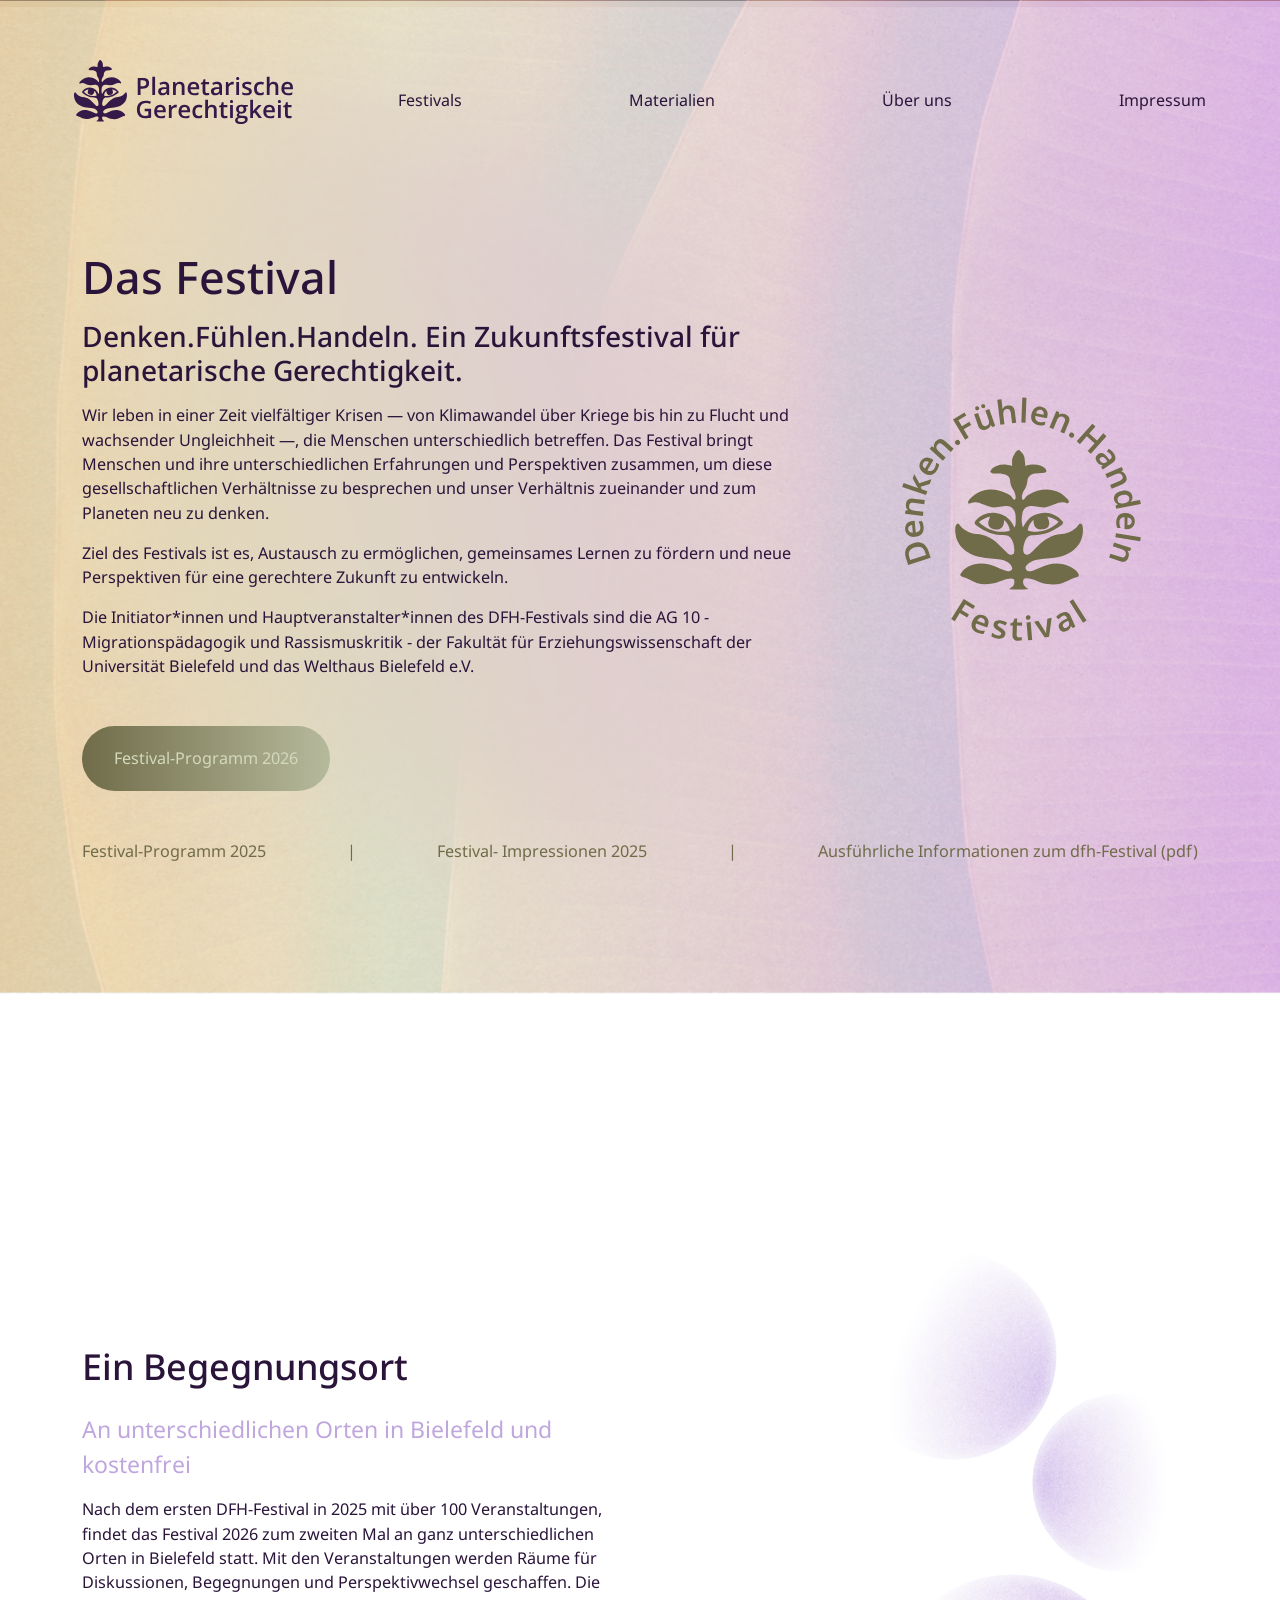
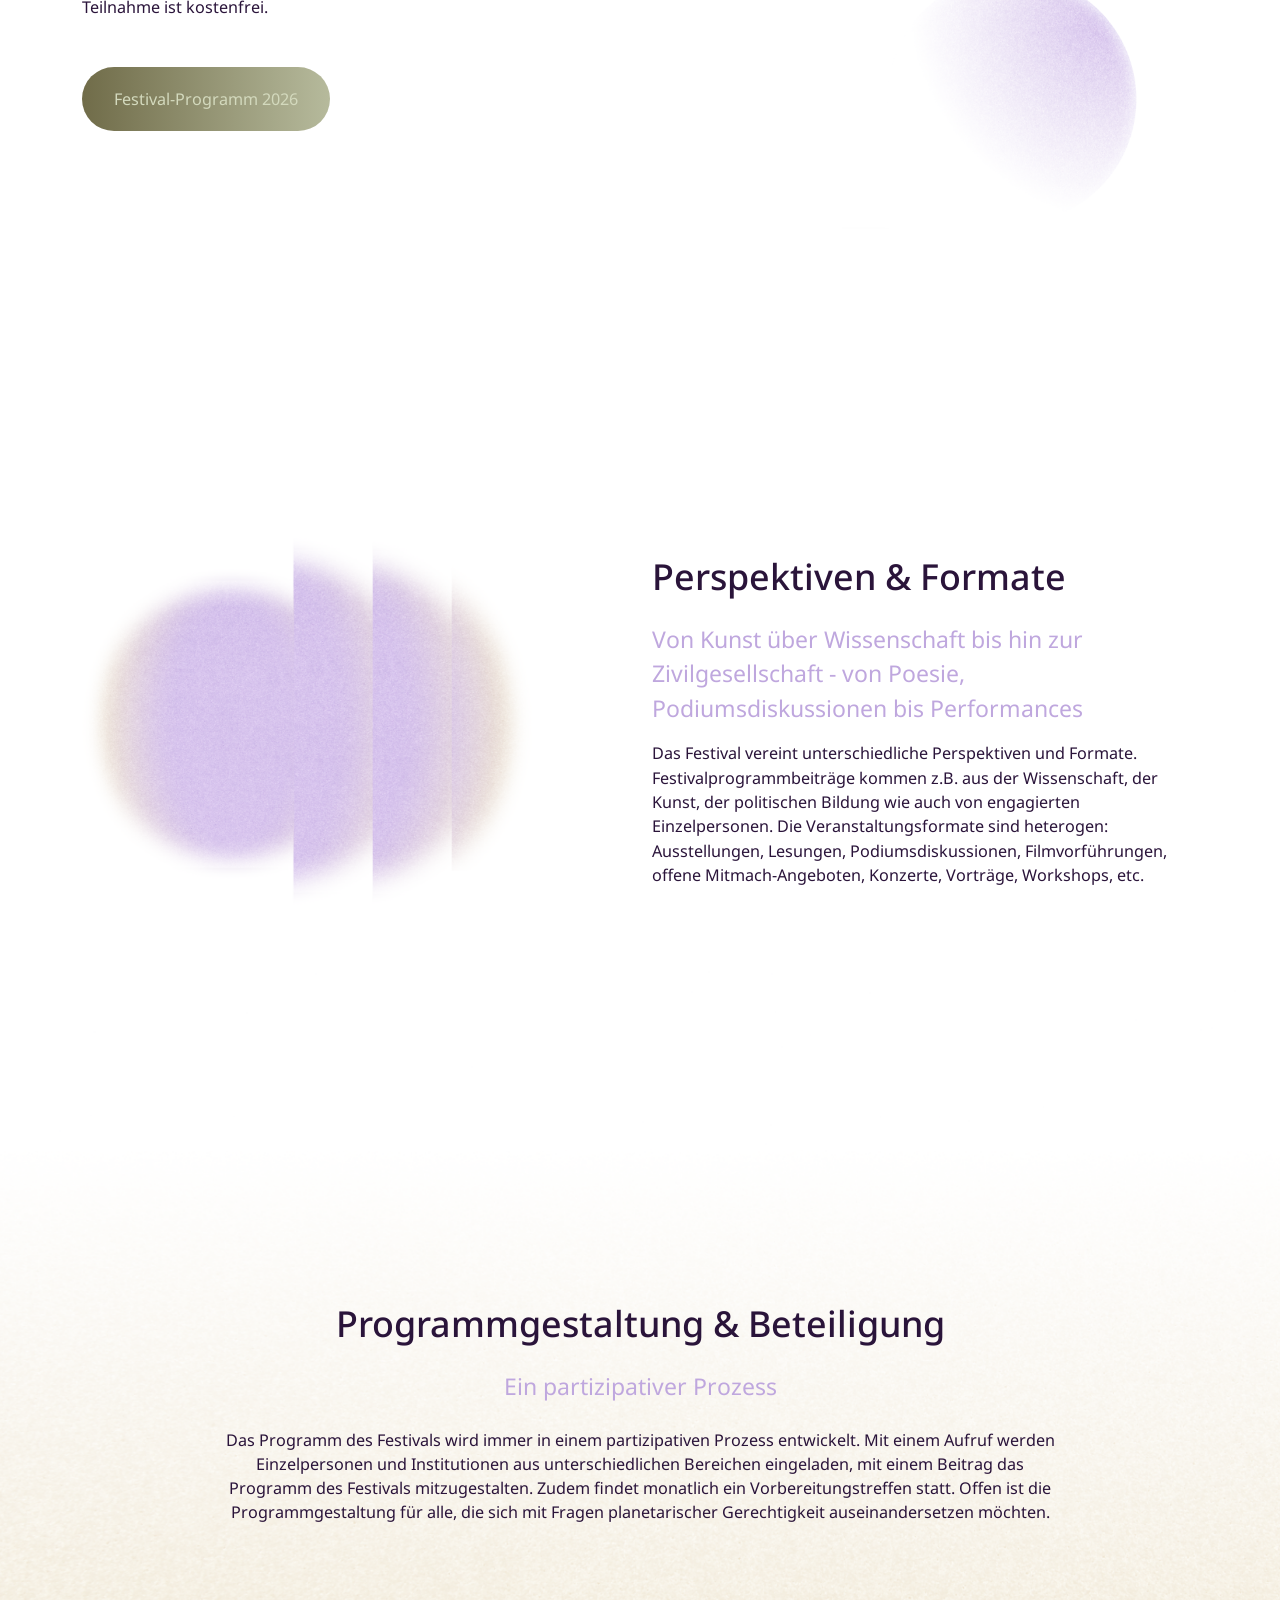
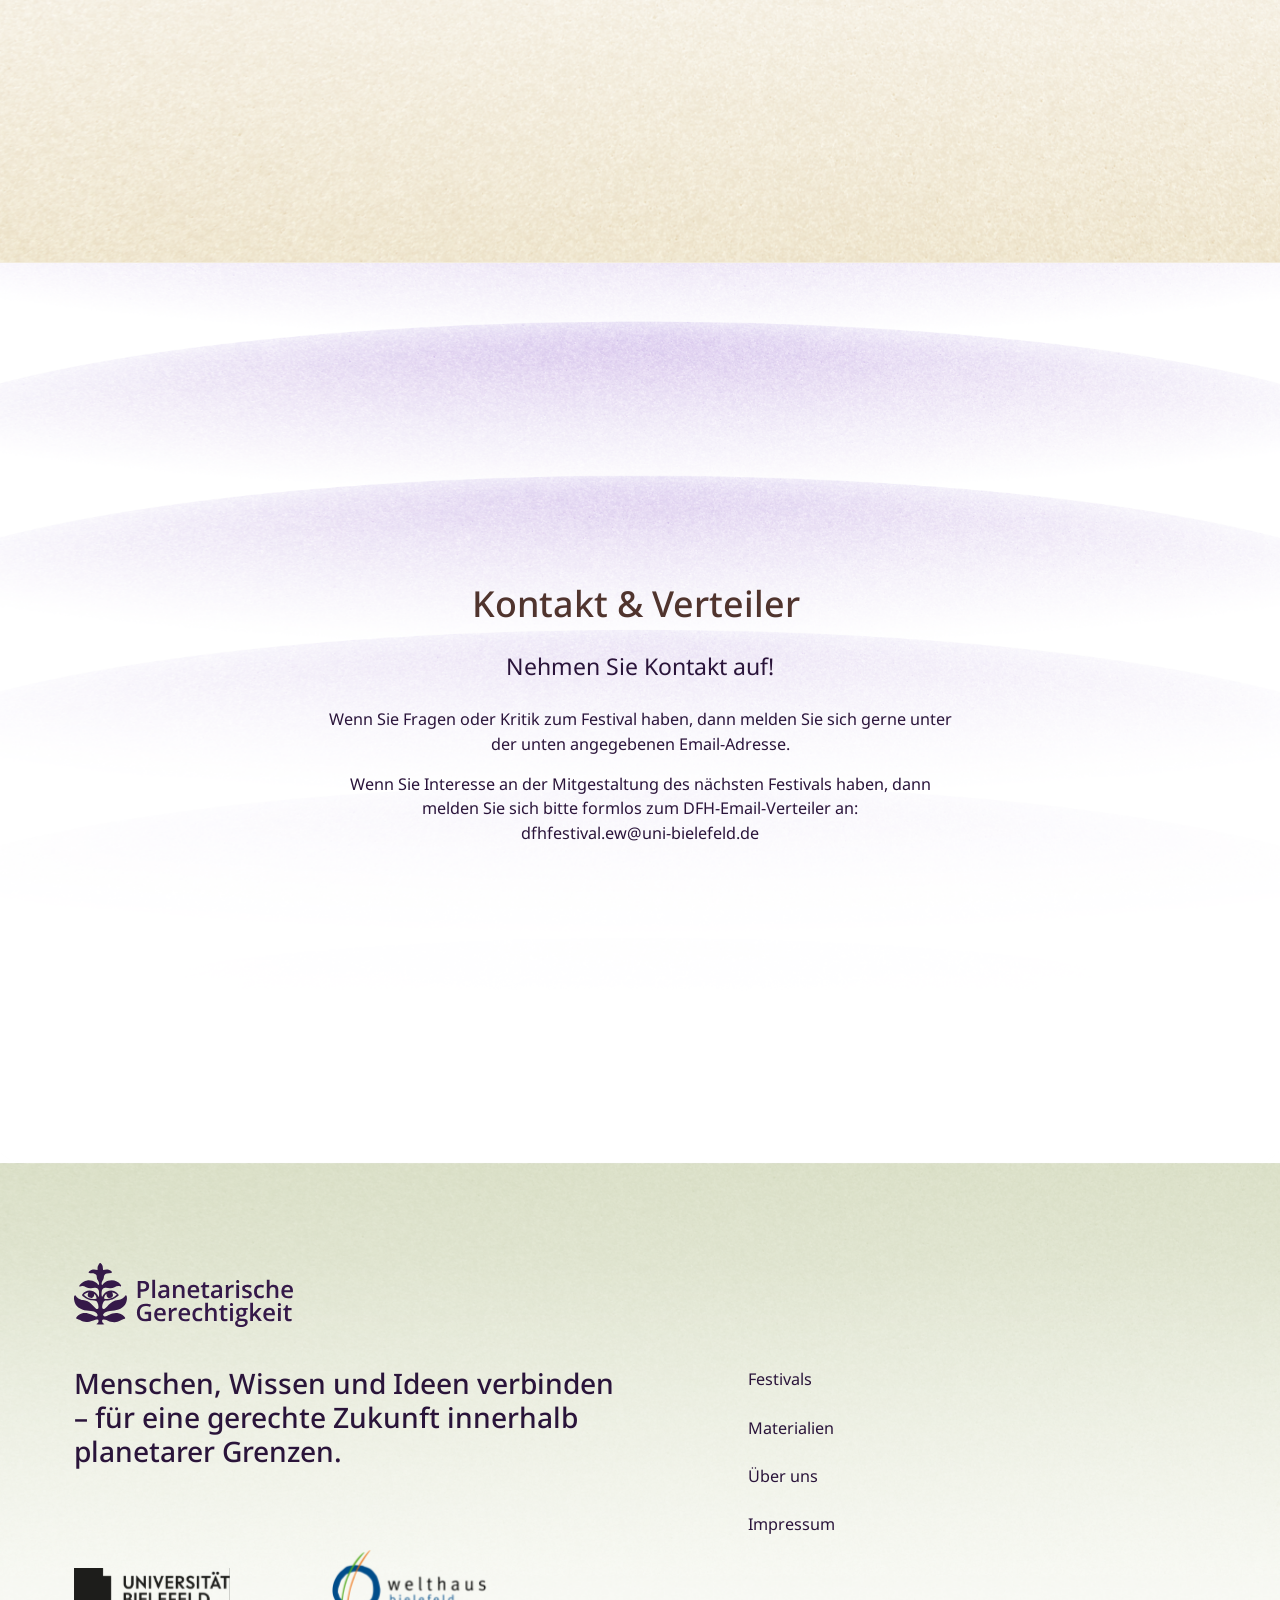
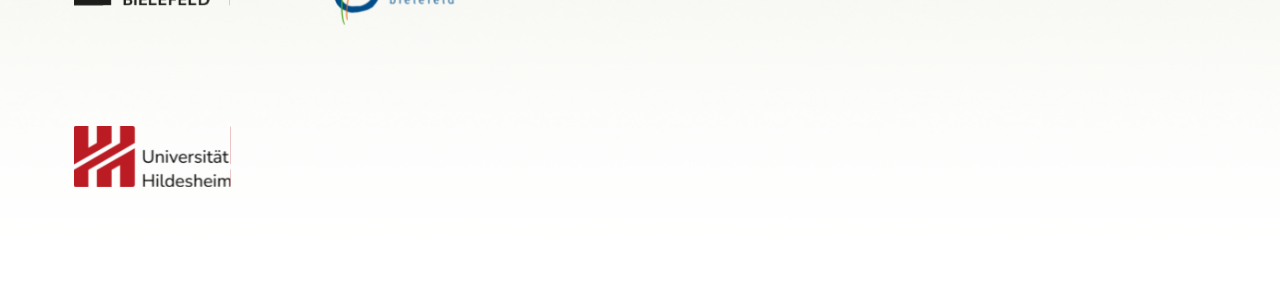
==== index.html @ c167eaaa "first commit" ====
<!doctype html>
<html lang="en">

<head>
    <meta charset="utf-8">
    <meta name="viewport" content="width=device-width, initial-scale=1">
    <title>Das Festival</title>

    <link href="https://cdn.jsdelivr.net/npm/bootstrap@5.3.8/dist/css/bootstrap.min.css" rel="stylesheet"
        integrity="sha384-sRIl4kxILFvY47J16cr9ZwB07vP4J8+LH7qKQnuqkuIAvNWLzeN8tE5YBujZqJLB" crossorigin="anonymous">

    <link rel="preconnect" href="https://fonts.googleapis.com">
    <link rel="preconnect" href="https://fonts.gstatic.com" crossorigin>
    <link href="https://fonts.googleapis.com/css2?family=Noto+Sans:ital,wght@0,100..900;1,100..900&display=swap"
        rel="stylesheet">

    <link rel="stylesheet" href="./css/style.css">
</head>

<body>
    <header class="header">
        <div class="container-fluid">
            <div class="navigation d-flex align-items-center justify-content-between gap-3">
                <div class="item-left">
                    <a href="./" class="logo">
                        <img src="./images/logo.svg" alt="">
                    </a>
                </div>
                <div class="item-right">
                    <ul class="menu list-unstyled m-0 p-0">
                        <li><a href="./festival-programme.html">Festivals</a></li>
                        <li><a href="javascript:void(0);">Materialien</a></li>
                        <li><a href="javascript:void(0);">Über uns</a></li>
                        <li><a href="javascript:void(0);">Impressum</a></li>
                    </ul>
                    <div class="hamburger d-lg-none">
                        <svg width="22" height="8" viewBox="0 0 22 8" fill="none" xmlns="http://www.w3.org/2000/svg">
                            <line x1="0.75" y1="0.75" x2="20.8394" y2="0.75" stroke="#706C49" stroke-width="1.5"
                                stroke-linecap="round" />
                            <line x1="0.75" y1="6.3877" x2="20.8394" y2="6.3877" stroke="#706C49" stroke-width="1.5"
                                stroke-linecap="round" />
                        </svg>
                    </div>
                </div>
            </div>
        </div>
    </header>
    <main>
        <section class="hero spacer-y">
            <div class="container">
                <div class="row align-items-center mb-5">
                    <div class="col-lg-8">
                        <h1 class="mb-3">Das Festival</h1>
                        <p class="h3 mb-3">Denken.Fühlen.Handeln. Ein Zukunftsfestival für planetarische Gerechtigkeit.
                        </p>
                        <p class="mb-3">Wir leben in einer Zeit vielfältiger Krisen — von Klimawandel über Kriege bis
                            hin zu Flucht und wachsender Ungleichheit —, die Menschen unterschiedlich betreffen. Das
                            Festival bringt Menschen und ihre unterschiedlichen Erfahrungen und Perspektiven zusammen,
                            um diese gesellschaftlichen Verhältnisse zu besprechen und unser Verhältnis zueinander und
                            zum Planeten neu zu denken.</p>
                        <p class="mb-3">Ziel des Festivals ist es, Austausch zu ermöglichen, gemeinsames Lernen zu
                            fördern und neue Perspektiven für eine gerechtere Zukunft zu entwickeln.</p>
                        <p class="mb-5">Die Initiator*innen und Hauptveranstalter*innen des DFH-Festivals sind die AG 10
                            - Migrationspädagogik und Rassismuskritik - der Fakultät für Erziehungswissenschaft der
                            Universität Bielefeld und das Welthaus Bielefeld e.V.</p>
                        <a href="./festival-programme.html" class="button button-primary">Festival-Programm 2026</a>
                    </div>
                    <div class="col-lg-4 d-none d-lg-block">
                        <img src="./images/hero-logo.svg" alt="">
                    </div>
                </div>
                <div class="d-flex justify-content-lg-between flex-wrap text-green">
                    <span>Festival-Programm 2025</span> |
                    <span>Festival- Impressionen 2025</span> |
                    <span>Ausführliche Informationen zum dfh-Festival (pdf)</span>
                </div>
            </div>
        </section>
        <section class="meeting-section spacer-y position-relative">
            <div class="container">
                <div class="row g-4 align-items-center justify-content-between">
                    <div class="col-lg-6">
                        <h2 class="mb-4">Ein Begegnungsort</h2>
                        <p class="mb-3 text-lg text-lilac">An unterschiedlichen Orten in Bielefeld und kostenfrei</p>
                        <p class="mb-5">Nach dem ersten DFH-Festival in 2025 mit über 100 Veranstaltungen, findet das
                            Festival 2026 zum zweiten Mal an ganz unterschiedlichen Orten in Bielefeld statt. Mit den
                            Veranstaltungen werden Räume für Diskussionen, Begegnungen und Perspektivwechsel geschaffen.
                            Die Teilnahme ist kostenfrei.</p>
                        <a href="" class="button button-primary">Festival-Programm 2026</a>
                    </div>
                    <div class="col-lg-4">
                        <img src="./images/three-circle.png" class="three-circle" alt="">
                    </div>
                </div>
            </div>
        </section>
        <section class="format-section spacer-y py-5">
            <div class="container">
                <div class="row g-4 align-items-center justify-content-between">
                    <div class="col-lg-5">
                        <img src="./images/circle-gradient-trim.png" alt="">
                    </div>
                    <div class="col-lg-6">
                        <h2 class="mb-4">Perspektiven & Formate</h2>
                        <p class="mb-3 text-lg text-lilac">Von Kunst über Wissenschaft bis hin zur Zivilgesellschaft -
                            von Poesie, Podiumsdiskussionen bis Performances</p>
                        <p class="mb-0">Das Festival vereint unterschiedliche Perspektiven und Formate.
                            Festivalprogrammbeiträge kommen z.B. aus der Wissenschaft, der Kunst, der politischen
                            Bildung wie auch von engagierten Einzelpersonen. Die Veranstaltungsformate sind heterogen:
                            Ausstellungen, Lesungen, Podiumsdiskussionen, Filmvorführungen, offene Mitmach-Angeboten,
                            Konzerte, Vorträge, Workshops, etc.</p>
                    </div>
                </div>
            </div>
        </section>
        <section class="programming-section spacer-y">
            <div class="container">
                <div class="row g-4 align-items-center justify-content-center text-center">
                    <div class="col-lg-9">
                        <h2 class="mb-4">Programmgestaltung & Beteiligung</h2>
                        <p class="mb-4 text-lg text-lilac">Ein partizipativer Prozess</p>
                        <p class="mb-0">Das Programm des Festivals wird immer in einem partizipativen Prozess
                            entwickelt. Mit einem Aufruf werden Einzelpersonen und Institutionen aus unterschiedlichen
                            Bereichen eingeladen, mit einem Beitrag das Programm des Festivals mitzugestalten. Zudem
                            findet monatlich ein Vorbereitungstreffen statt. Offen ist die Programmgestaltung für alle,
                            die sich mit Fragen planetarischer Gerechtigkeit auseinandersetzen möchten.</p>
                    </div>
                </div>
            </div>
        </section>
        <section class="contact-section spacer-y">
            <div class="container">
                <div class="row g-4 align-items-center justify-content-center text-center">
                    <div class="col-lg-7">
                        <h2 class="mb-4 text-brown">Kontakt & Verteiler </h2>
                        <p class="mb-4 text-lg">Nehmen Sie Kontakt auf!</p>
                        <p class="mb-3">Wenn Sie Fragen oder Kritik zum Festival haben, dann melden Sie sich gerne unter
                            der unten angegebenen Email-Adresse.</p>
                        <p class="mb-0">Wenn Sie Interesse an der Mitgestaltung des nächsten Festivals haben, dann
                            melden Sie sich bitte formlos zum DFH-Email-Verteiler an:<br><a
                                href="mailto:dfhfestival.ew@uni-bielefeld.de">dfhfestival.ew@uni-bielefeld.de</a></p>
                    </div>
                </div>
            </div>
        </section>
    </main>
    <footer class="footer">
        <div class="container-fluid">
            <img src="./images/logo.svg" class="mb-4" alt="">
            <div class="row g-4 justify-content-between">
                <div class="col-lg-6">
                    <p class="h3 mb-large">Menschen, Wissen und Ideen verbinden – für eine gerechte Zukunft innerhalb
                        planetarer Grenzen.</p>
                    <div class="footer-icons d-flex align-items-center flex-wrap">
                        <img src="./images/universitat.svg" alt="">
                        <img src="./images/welthaus.svg" alt="">
                        <img src="./images/hildesheim.svg" alt="">
                    </div>
                </div>
                <div class="col-lg-5">
                    <div class="row g-4">
                        <div class="col-lg-6">
                            <ul class="list-unstyled d-flex flex-column gap-4 m-0 p-0">
                                <li><a href="">Festivals</a></li>
                                <li><a href="">Materialien</a></li>
                                <li><a href="">Über uns</a></li>
                                <li><a href="">Impressum</a></li>
                            </ul>
                        </div>
                        <!-- <div class="col-lg-6">
                            <svg xmlns="http://www.w3.org/2000/svg" width="32" height="32" class="mb-4"
                                viewBox="0 0 24 24">
                                <path fill="currentColor"
                                    d="M7.8 2h8.4C19.4 2 22 4.6 22 7.8v8.4a5.8 5.8 0 0 1-5.8 5.8H7.8C4.6 22 2 19.4 2 16.2V7.8A5.8 5.8 0 0 1 7.8 2m-.2 2A3.6 3.6 0 0 0 4 7.6v8.8C4 18.39 5.61 20 7.6 20h8.8a3.6 3.6 0 0 0 3.6-3.6V7.6C20 5.61 18.39 4 16.4 4zm9.65 1.5a1.25 1.25 0 0 1 1.25 1.25A1.25 1.25 0 0 1 17.25 8A1.25 1.25 0 0 1 16 6.75a1.25 1.25 0 0 1 1.25-1.25M12 7a5 5 0 0 1 5 5a5 5 0 0 1-5 5a5 5 0 0 1-5-5a5 5 0 0 1 5-5m0 2a3 3 0 0 0-3 3a3 3 0 0 0 3 3a3 3 0 0 0 3-3a3 3 0 0 0-3-3" />
                            </svg>
                            <p class="text-md mb-3 fw-bold">Subscribe to our newsletter here</p>
                            <form action="" class="d-flex flex-column gap-3 align-items-end">
                                <input type="text" class="form-control theme-control">
                                <button class="button button-secondary border-0">Subscribe</button>
                            </form>
                        </div> -->
                    </div>
                </div>
            </div>
        </div>
    </footer>

    <script src="https://cdn.jsdelivr.net/npm/bootstrap@5.3.8/dist/js/bootstrap.bundle.min.js"
        integrity="sha384-FKyoEForCGlyvwx9Hj09JcYn3nv7wiPVlz7YYwJrWVcXK/BmnVDxM+D2scQbITxI"
        crossorigin="anonymous"></script>

    <script src="./js/script.js"></script>
</body>

</html>
---- css/style.css ----
*,
*::before,
*::after {
  margin: 0;
  padding: 0;
  box-sizing: border-box;
}

body {
  font-family: "Noto Sans", sans-serif;
  color: #2A143A;
  font-size: clamp(15px, 1.8vmin, 18px);
}

a {
  text-decoration: none;
  color: inherit;
}

img {
  max-width: 100%;
  height: auto;
  display: block;
}

h1,
.h1 {
  font-size: clamp(28px, 3.5vmax, 56px);
}

h2,
.h2 {
  font-size: clamp(22px, 2.8vmax, 40px);
}

h3,
.h3 {
  font-size: clamp(20px, 2.2vmax, 32px);
}

.text-lg {
  font-size: clamp(17px, 1.8vmax, 24px);
}

.text-md {
  font-size: clamp(15px, 1.5vmax, 20px);
}

.spacer-y {
  padding-top: 250px;
  padding-bottom: 250px;
}
@media (max-width: 767.98px) {
  .spacer-y {
    padding-top: 130px;
    padding-bottom: 130px;
  }
}

.mb-large {
  margin-bottom: 80px;
}
@media (max-width: 575.98px) {
  .mb-large {
    margin-bottom: 40px;
  }
}

.text-purple {
  color: #2A143A;
}

.bg-purple {
  background-color: #2A143A;
}

.text-pink {
  color: #69052d;
}

.bg-pink {
  background-color: #69052d;
}

.text-green {
  color: #706C49;
}

.bg-green {
  background-color: #706C49;
}

.text-mint {
  color: #D3D9BD;
}

.bg-mint {
  background-color: #D3D9BD;
}

.text-lilac {
  color: #BFA7DE;
}

.bg-lilac {
  background-color: #BFA7DE;
}

.text-brown {
  color: #50342E;
}

.bg-brown {
  background-color: #50342E;
}

.text-deep-purple {
  color: #351949;
}

.bg-deep-purple {
  background-color: #351949;
}

.button {
  padding: 20px 32px;
  border-radius: 40px;
  font-size: clamp(14px, 1.8vmin, 18px);
  display: inline-flex;
  transition: background 0.3s ease, color 0.3s ease, border-color 0.3s ease;
}
.button-primary {
  color: #D3D9BD;
  background: linear-gradient(90deg, #706C49 0%, #B6BA9C 100%);
}
.button-secondary {
  color: #2A143A;
  background: linear-gradient(90deg, #BFA7DE 0%, #CDCBC7 100%);
}
.button-purple {
  background-color: #351949;
  color: #BFA7DE;
}
.button-purple-grad {
  background: linear-gradient(#FFF, #C0ACDB);
}

.button-primary:hover {
  background: linear-gradient(90deg, #5a5638 0%, #9a9e82 100%);
}
.button-primary:focus {
  outline: 2px solid #BFA7DE;
  outline-offset: 3px;
}
.button-primary:active {
  opacity: 0.85;
  transform: scale(0.98);
}
.button-primary:disabled {
  opacity: 0.4;
  cursor: not-allowed;
}
.button-secondary:hover {
  background: linear-gradient(90deg, #a891c8 0%, #b5b3af 100%);
}
.button-secondary:focus {
  outline: 2px solid #2A143A;
  outline-offset: 3px;
}
.button-secondary:active {
  opacity: 0.85;
  transform: scale(0.98);
}
.button-secondary:disabled {
  opacity: 0.4;
  cursor: not-allowed;
}
.button-purple:hover {
  background-color: rgb(80.5816326531, 38.0102040816, 110.9897959184);
}
.button-purple:focus {
  outline: 2px solid #BFA7DE;
  outline-offset: 3px;
}
.button-purple:active {
  opacity: 0.85;
}
.button-purple:disabled {
  opacity: 0.4;
  cursor: not-allowed;
}
.button-purple-grad:hover {
  background: linear-gradient(#fff, #a88ec9);
}
.button-purple-grad:focus {
  outline: 2px solid #2A143A;
  outline-offset: 3px;
}
.button-purple-grad:active {
  opacity: 0.85;
}
.button-purple-grad:disabled {
  opacity: 0.4;
  cursor: not-allowed;
}

input.form-control {
  box-shadow: none !important;
}
input.theme-control {
  padding: 20px 32px;
  border-radius: 50px;
}
input:focus, input:focus-visible, input:hover {
  border-color: rgb(227.3783783784, 225.8648648649, 212.6216216216) !important;
}

header {
  position: fixed;
  top: 0;
  left: 0;
  width: 100%;
  z-index: 9999;
  transition: background 0.35s ease, box-shadow 0.35s ease, backdrop-filter 0.35s ease;
}
header.scrolled {
  background: rgba(255, 252, 248, 0.88);
  box-shadow: 0 2px 20px rgba(42, 20, 58, 0.08);
}
header.scrolled .navigation {
  padding: 20px 0;
}
header .container-fluid {
  padding-inline: 74px;
}
@media (max-width: 575.98px) {
  header .container-fluid {
    padding-inline: 1rem;
  }
}
header .container-fluid .logo {
  position: relative;
  z-index: 1002;
}
@media (max-width: 575.98px) {
  header .container-fluid .logo img {
    width: 43px;
    height: 60px;
    object-fit: cover;
    object-position: left;
  }
}
header .navigation {
  padding: 60px 0;
  transition: all 0.3s ease;
}
@media (max-width: 991.98px) {
  header .navigation {
    padding: 40px 0;
  }
}
@media (max-width: 575.98px) {
  header .navigation {
    padding: 20px 0;
  }
}
header .navigation .item-right .menu {
  display: flex;
  align-items: center;
  gap: 167px;
  font-size: 1rem;
}
@media (max-width: 1199px) {
  header .navigation .item-right .menu {
    gap: 60px;
  }
}
@media (max-width: 991.98px) {
  header .navigation .item-right .menu {
    position: fixed;
    top: 0;
    right: -100%;
    width: 320px;
    max-width: 100%;
    height: 100%;
    background-color: #fff;
    flex-direction: column;
    justify-content: center;
    gap: 40px;
    transition: right 0.4s ease-in-out;
    box-shadow: -5px 0 15px rgba(0, 0, 0, 0.1);
    z-index: 1000;
  }
  header .navigation .item-right .menu.active {
    right: 0;
  }
}
header .navigation .item-right .hamburger {
  cursor: pointer;
  position: relative;
  z-index: 1001;
  transition: transform 0.3s ease;
}
header .navigation .item-right .hamburger.active {
  transform: rotate(90deg);
}

section .container {
  max-width: 1140px;
}

.hero {
  background-image: url("../images/hero.png");
  background-size: cover;
  background-position: center;
}
@media (max-width: 575.98px) {
  .hero {
    background-image: url("../images/hero-mobile.png");
  }
}
@media (max-width: 991.98px) {
  .hero .text-green {
    gap: 1.25rem;
  }
}
.hero.spacer-y {
  padding-bottom: 135px;
}
@media (max-width: 575.98px) {
  .hero.spacer-y {
    padding-top: 130px;
    padding-bottom: 45px;
  }
  .hero.spacer-y h1 {
    font-size: 24px;
  }
  .hero.spacer-y .h3 {
    font-size: 18px;
  }
}

.meeting-section .three-circle {
  height: 100%;
}
@media (max-width: 991.98px) {
  .meeting-section .three-circle {
    position: absolute;
    top: 40px;
    z-index: -1;
    width: 70%;
    right: 0;
    height: unset;
    object-fit: contain;
  }
}
@media (max-width: 767.98px) {
  .meeting-section {
    padding-bottom: 0;
    padding-top: 300px;
  }
}
@media (max-width: 575.98px) {
  .meeting-section {
    padding-bottom: 0;
    padding-top: 300px;
  }
}

@media (max-width: 575.98px) {
  .format-section {
    padding-bottom: 0;
  }
}

.contact-section,
.programming-section {
  min-height: 100dvh;
  display: flex;
  align-items: center;
  justify-content: center;
  background-image: url("../images/yellow-bg.png");
  background-size: cover;
  background-position: center;
  background-position: bottom;
}
@media (max-width: 575px) {
  .contact-section,
  .programming-section {
    min-height: unset;
  }
}

.contact-section {
  background-image: url("../images/wave-bg-1.png");
  background-size: cover;
  background-position: center;
  background-position: top;
}

footer {
  padding-top: 100px;
  padding-bottom: 100px;
  background-image: url("../images/footer-bg.png");
  background-size: cover;
  background-position: center;
}
@media (max-width: 575.98px) {
  footer .h3 {
    font-size: 18px;
  }
}
footer .container-fluid {
  padding-inline: 74px;
}
@media (max-width: 575.98px) {
  footer .container-fluid {
    padding-inline: 1rem;
  }
}
footer .container-fluid .footer-icons {
  gap: 100px;
}
footer .container-fluid .footer-icons img {
  width: 157px;
}
@media (max-width: 767.98px) {
  footer .container-fluid .footer-icons img {
    width: 115px;
  }
}
@media (max-width: 575.98px) {
  footer .container-fluid .footer-icons {
    gap: 50px;
  }
}

.event-wrap.spacer-y {
  padding-top: 100px;
  padding-bottom: 100px;
}

.filter-wrap .filter-trigger {
  display: grid;
  grid-template-columns: repeat(5, 1fr);
  grid-gap: 50px;
}
@media (max-width: 767.98px) {
  .filter-wrap .filter-trigger {
    grid-template-columns: repeat(2, 1fr);
    grid-gap: 20px;
  }
  .filter-wrap .filter-trigger .button {
    padding: 16px 24px;
    border-radius: 50px;
    font-size: 15px;
  }
}

.event-list .list-wrap {
  color: #504B4B;
  border-block: 1px solid rgba(0, 0, 0, 0.4);
  padding: 30px 14px;
  min-height: 138px;
  display: grid;
  grid-template-columns: 1fr auto auto auto;
  gap: 90px;
  align-items: center;
  cursor: pointer;
  transition: background-color 0.3s ease;
}
.event-list .list-wrap:hover {
  background: linear-gradient(180deg, #FFFFFF 0%, #deccf5 100%);
}
.event-list .list-wrap:first-child {
  border-top: 0;
}
.event-list .list-wrap:last-child {
  border-bottom: 0;
}

.info-section {
  position: relative;
  z-index: 1;
}
.info-section::before {
  content: "";
  position: absolute;
  top: 0;
  left: 0;
  width: 100%;
  height: 100%;
  background-image: url("../images/team-bg.png");
  background-size: cover;
  background-position: center;
  z-index: -1;
  background-size: contain;
  background-position: bottom;
  background-repeat: no-repeat;
}

.past-event {
  display: flex;
  justify-content: start;
  align-items: center;
  gap: 90px;
  padding: 14px 50px;
  background-image: url("../images/past-events-bg.png");
  background-size: cover;
  background-position: center;
}

.filter-btn {
  transition: background 0.3s ease, color 0.3s ease, border-color 0.3s ease, box-shadow 0.3s ease;
  background: linear-gradient(#FFF, #C0ACDB);
}
.filter-btn.filled {
  background: #BFA7DE !important;
  color: #2A143A !important;
  border-color: #BFA7DE !important;
}
.filter-btn.active {
  background: #fff !important;
  color: #2A143A !important;
  border-color: #2A143A !important;
  box-shadow: 0 0 0 1px #2A143A;
}

.filter-dropdown {
  box-shadow: none;
  background-color: #FDFDFD;
  border: none !important;
  position: relative;
}
.filter-dropdown::before {
  content: "";
  position: absolute;
  inset: -1px;
  border-radius: inherit;
  padding: 1px;
  background: linear-gradient(180deg, #E0C8FF 0%, #FFE5A8 100%);
  -webkit-mask: linear-gradient(#fff 0 0) content-box, linear-gradient(#fff 0 0);
  -webkit-mask-composite: xor;
  mask-composite: exclude;
  pointer-events: none;
  z-index: 0;
}

.option-item {
  transition: color 0.3s ease;
  user-select: none;
}
.option-item:hover {
  color: #69052d;
}
.option-item.selected {
  color: #69052d;
  font-weight: 700;
  text-decoration: underline;
  text-underline-offset: 3px;
}

.event-modal {
  position: fixed;
  top: 0;
  left: 0;
  width: 100vw;
  height: 100vh;
  z-index: 10000;
  opacity: 0;
  pointer-events: none;
  transition: opacity 0.4s ease;
  background-image: url("../images/modal-bg.png");
  background-size: cover;
  background-position: center;
  overflow-y: auto;
}
.event-modal .container {
  min-height: 100%;
  padding-top: 80px;
  padding-bottom: 60px;
}
.event-modal.active {
  opacity: 1;
  pointer-events: auto;
}
.event-modal .col-lg-6.custom-scrollbar {
  max-height: 65vh;
  overflow-y: auto;
}
.event-modal .modal-bg {
  background: linear-gradient(135deg, rgba(238, 230, 246, 0.98), rgba(215, 205, 235, 0.98));
  backdrop-filter: blur(15px);
}

.custom-scrollbar::-webkit-scrollbar {
  width: 6px;
}
.custom-scrollbar::-webkit-scrollbar-track {
  background: transparent;
}
.custom-scrollbar::-webkit-scrollbar-thumb {
  background-color: rgba(42, 20, 58, 0.2);
  border-radius: 10px;
}

.cursor-pointer {
  cursor: pointer;
}

.event-list .list-wrap {
  cursor: pointer;
  transition: background-color 0.3s ease;
}
.event-list .list-wrap:hover {
  background-color: rgba(255, 255, 255, 0.5);
}
@media (max-width: 767.98px) {
  .event-list .list-wrap {
    grid-template-columns: auto 1fr auto;
    gap: 30px;
  }
  .event-list .list-wrap p:first-child {
    grid-column: 1/-1;
  }
}

@media (max-width: 575.98px) {
  .programming-section .row,
  .contact-section .row {
    text-align: left !important;
  }
  .format-section .col-lg-6 {
    text-align: left !important;
  }
}

/*# sourceMappingURL=style.css.map */
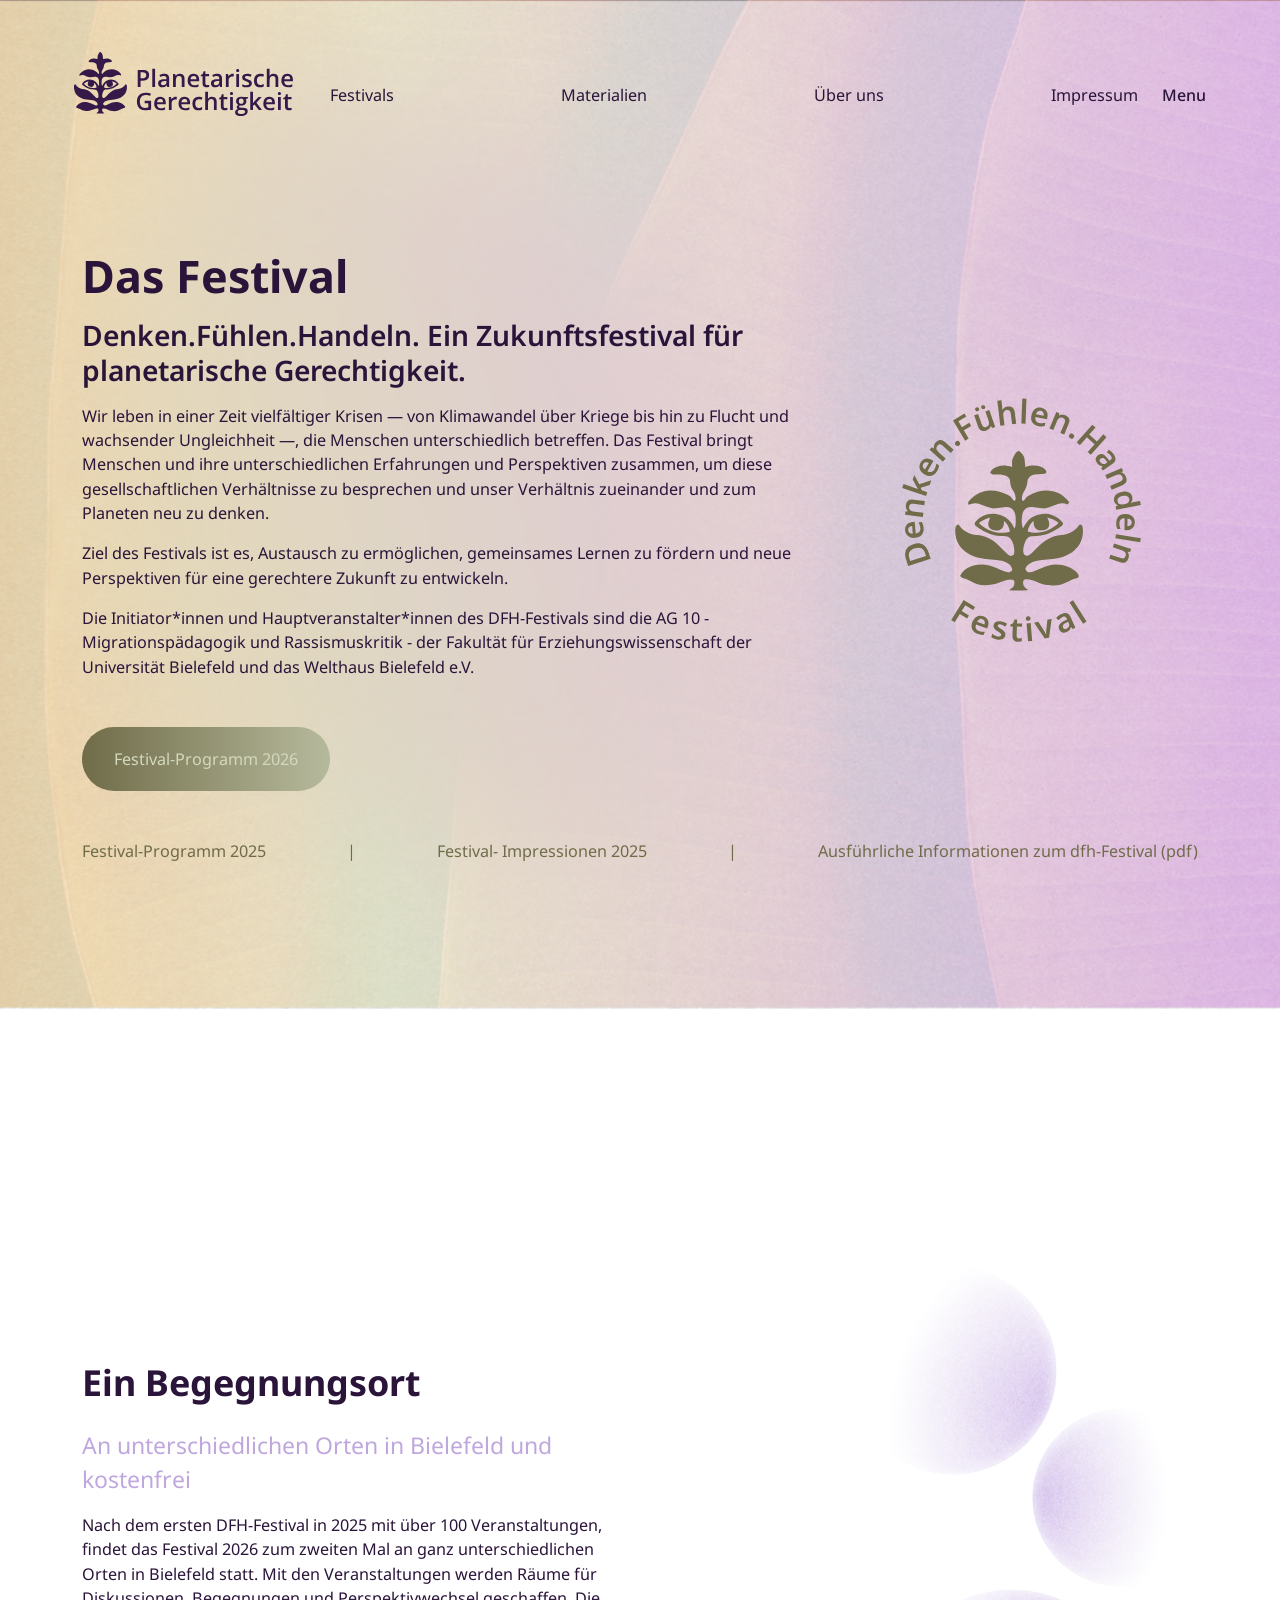
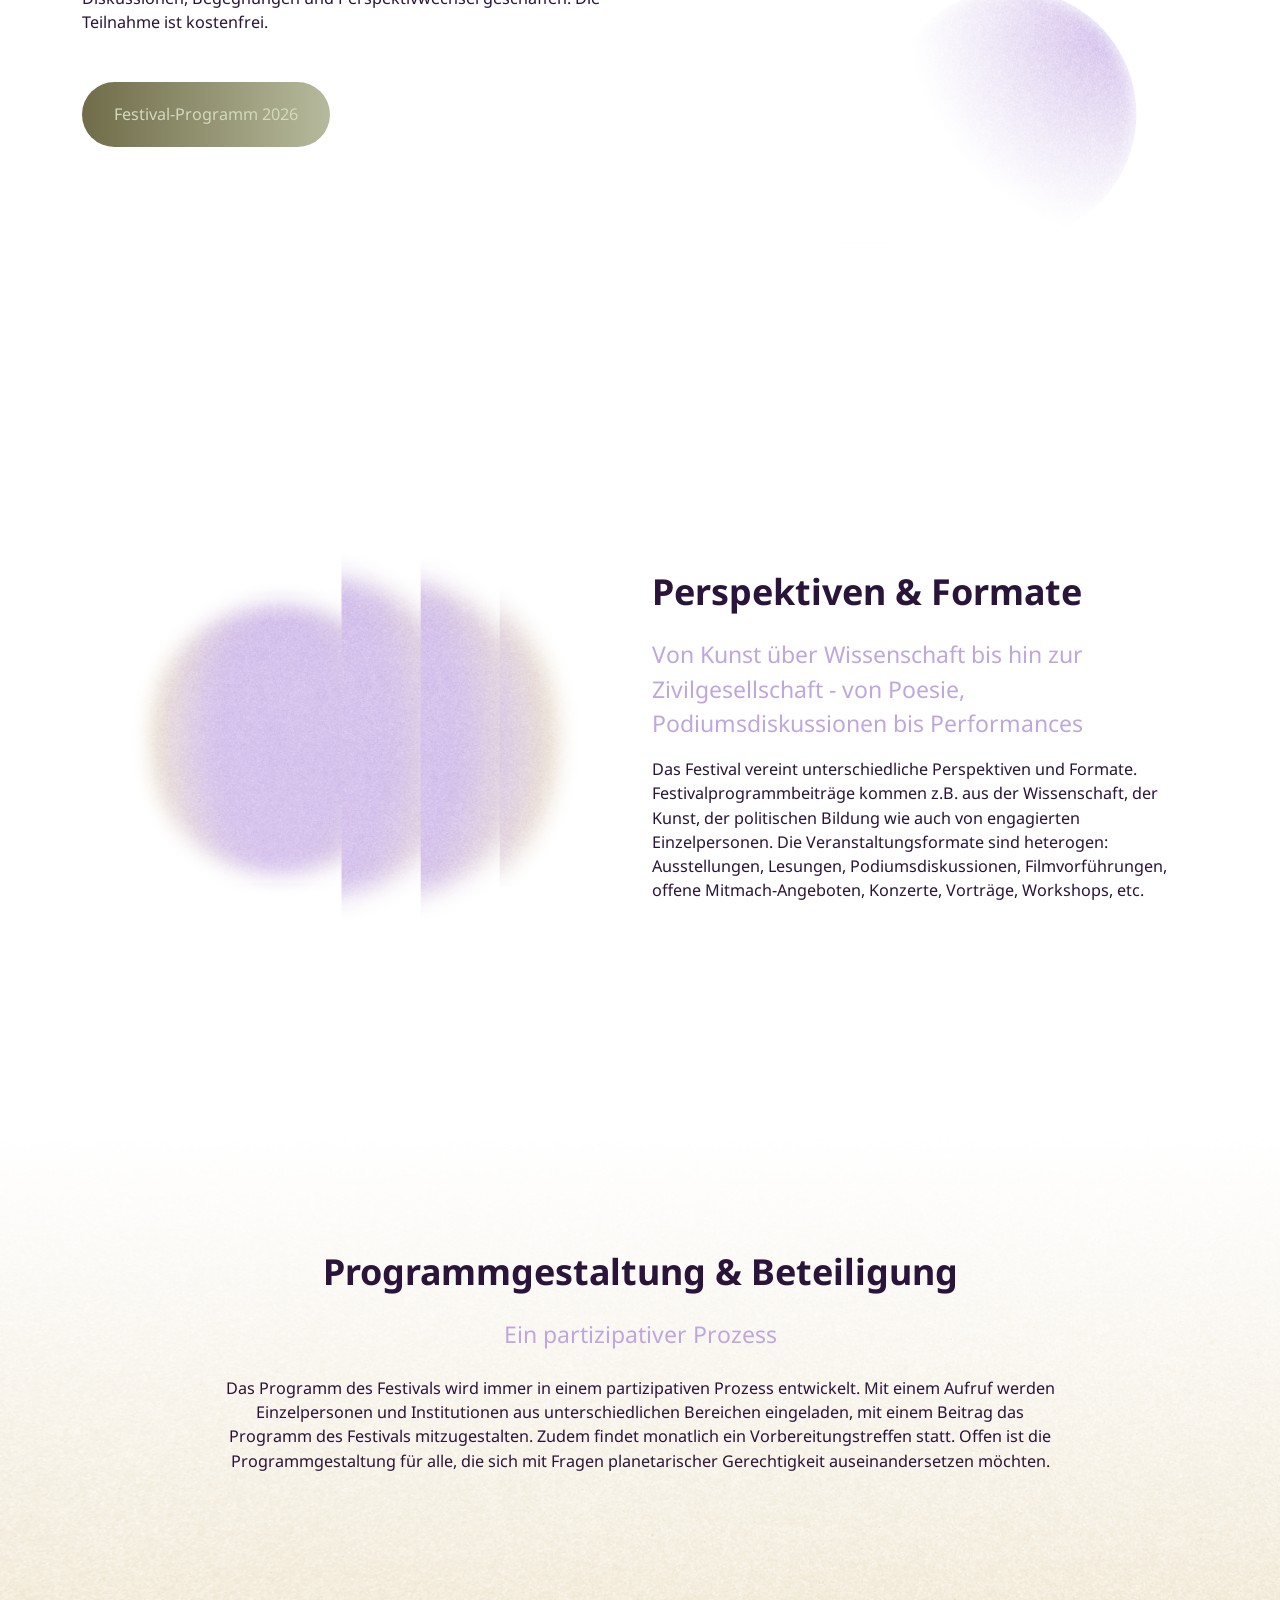
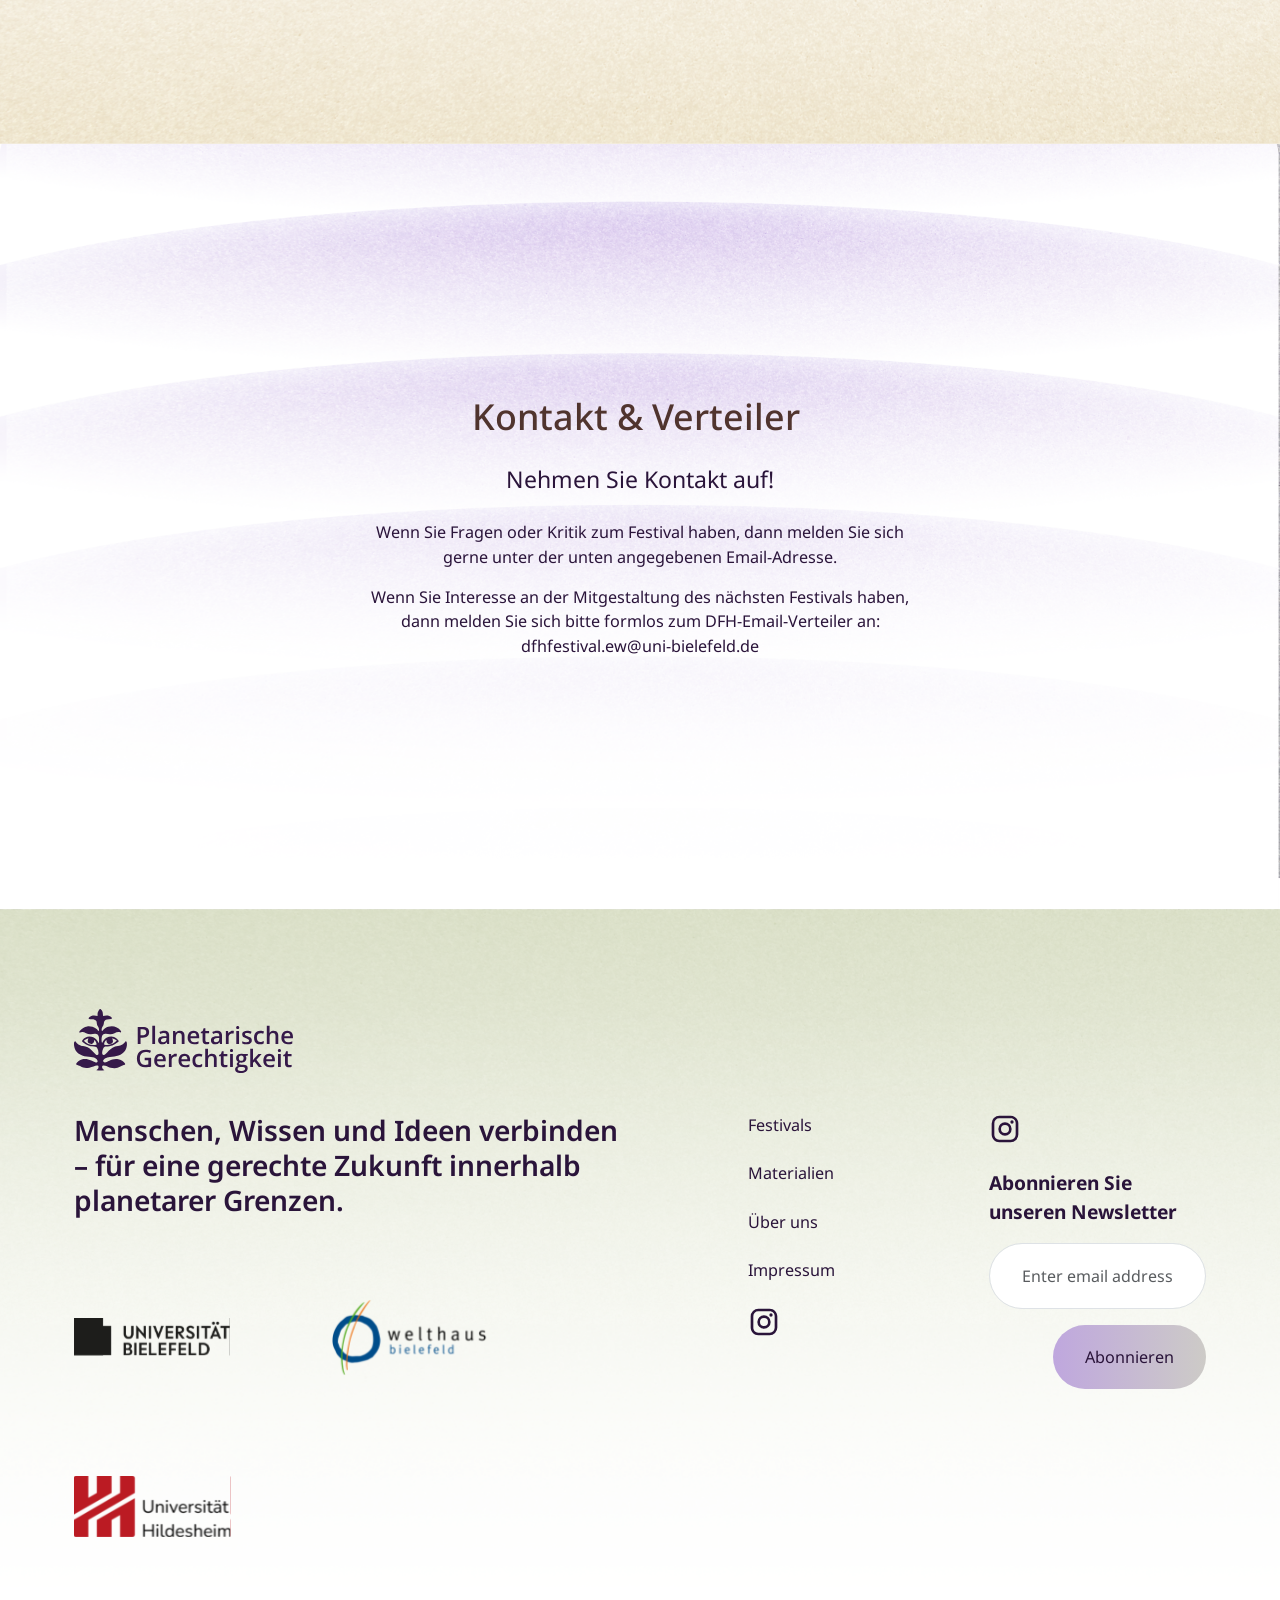
==== commit 3208becb: "about" ====
--- a/index.html
+++ b/index.html
@@ -27,13 +27,29 @@
                     </a>
                 </div>
                 <div class="item-right">
-                    <ul class="menu list-unstyled m-0 p-0">
+                    <!-- Desktop nav links — hidden until scrolled -->
+                    <ul class="menu list-unstyled m-0 p-0 d-none d-lg-flex" id="desktopMenu">
                         <li><a href="./festival-programme.html">Festivals</a></li>
                         <li><a href="javascript:void(0);">Materialien</a></li>
-                        <li><a href="javascript:void(0);">Über uns</a></li>
+                        <li><a href="./about.html">Über uns</a></li>
                         <li><a href="javascript:void(0);">Impressum</a></li>
                     </ul>
-                    <div class="hamburger d-lg-none">
+                    <!-- Desktop menu trigger — visible only after scroll -->
+                    <button class="menu-toggle bg-transparent"
+                        id="menuToggle" aria-expanded="false">
+                        <span style="font-size: 1rem; font-weight: 500;">Menu</span>
+                    </button>
+                    <!-- Desktop slide-in panel -->
+                    <nav class="desktop-menu-panel" id="desktopMenuPanel">
+                        <ul class="list-unstyled m-0 p-0 d-flex flex-column gap-4">
+                            <li><a href="./festival-programme.html">Festivals</a></li>
+                            <li><a href="javascript:void(0);">Materialien</a></li>
+                            <li><a href="./about.html">Über uns</a></li>
+                            <li><a href="javascript:void(0);">Impressum</a></li>
+                        </ul>
+                    </nav>
+                    <!-- Mobile hamburger -->
+                    <div class="hamburger d-lg-none" id="mobileHamburger">
                         <svg width="22" height="8" viewBox="0 0 22 8" fill="none" xmlns="http://www.w3.org/2000/svg">
                             <line x1="0.75" y1="0.75" x2="20.8394" y2="0.75" stroke="#706C49" stroke-width="1.5"
                                 stroke-linecap="round" />
@@ -41,6 +57,26 @@
                                 stroke-linecap="round" />
                         </svg>
                     </div>
+                    <!-- Mobile slide-down panel -->
+                    <nav class="mobile-menu-panel" id="mobileMenuPanel">
+                        <div class="d-flex align-items-center justify-content-between">
+                            <img src="./images/mobile-logo.svg" class="mobile-menu-logo" alt="">
+                            <button class="mobile-menu-close border-0 bg-transparent" id="mobileMenuClose">&times;</button>
+                        </div>
+                        <ul class="list-unstyled m-0 p-0 d-flex flex-column gap-4 text-center">
+                            <li><a href="./festival-programme.html">Festivals</a></li>
+                            <li><a href="javascript:void(0);">Materialien</a></li>
+                            <li><a href="./about.html">Über uns</a></li>
+                            <li><a href="javascript:void(0);">Impressum</a></li>
+                            <li><a href="javascript:void(0);">
+                                 <svg xmlns="http://www.w3.org/2000/svg" width="32" height="32" class="mb-4"
+                                            viewBox="0 0 24 24">
+                                            <path fill="currentColor"
+                                                d="M7.8 2h8.4C19.4 2 22 4.6 22 7.8v8.4a5.8 5.8 0 0 1-5.8 5.8H7.8C4.6 22 2 19.4 2 16.2V7.8A5.8 5.8 0 0 1 7.8 2m-.2 2A3.6 3.6 0 0 0 4 7.6v8.8C4 18.39 5.61 20 7.6 20h8.8a3.6 3.6 0 0 0 3.6-3.6V7.6C20 5.61 18.39 4 16.4 4zm9.65 1.5a1.25 1.25 0 0 1 1.25 1.25A1.25 1.25 0 0 1 17.25 8A1.25 1.25 0 0 1 16 6.75a1.25 1.25 0 0 1 1.25-1.25M12 7a5 5 0 0 1 5 5a5 5 0 0 1-5 5a5 5 0 0 1-5-5a5 5 0 0 1 5-5m0 2a3 3 0 0 0-3 3a3 3 0 0 0 3 3a3 3 0 0 0 3-3a3 3 0 0 0-3-3" />
+                                        </svg>
+                            </a></li>
+                        </ul>
+                    </nav>
                 </div>
             </div>
         </div>
@@ -94,10 +130,10 @@
                 </div>
             </div>
         </section>
-        <section class="format-section spacer-y py-5">
+        <section class="format-section spacer-y py-sm-5">
             <div class="container">
                 <div class="row g-4 align-items-center justify-content-between">
-                    <div class="col-lg-5">
+                    <div class="col-lg-5 col-10 mx-auto">
                         <img src="./images/circle-gradient-trim.png" alt="">
                     </div>
                     <div class="col-lg-6">
@@ -131,8 +167,8 @@
         <section class="contact-section spacer-y">
             <div class="container">
                 <div class="row g-4 align-items-center justify-content-center text-center">
-                    <div class="col-lg-7">
-                        <h2 class="mb-4 text-brown">Kontakt & Verteiler </h2>
+                    <div class="col-lg-5 col-xl-6 col-md-6">
+                        <h2 class="mb-4 fw-medium text-brown">Kontakt & Verteiler </h2>
                         <p class="mb-4 text-lg">Nehmen Sie Kontakt auf!</p>
                         <p class="mb-3">Wenn Sie Fragen oder Kritik zum Festival haben, dann melden Sie sich gerne unter
                             der unten angegebenen Email-Adresse.</p>
@@ -151,7 +187,7 @@
                 <div class="col-lg-6">
                     <p class="h3 mb-large">Menschen, Wissen und Ideen verbinden – für eine gerechte Zukunft innerhalb
                         planetarer Grenzen.</p>
-                    <div class="footer-icons d-flex align-items-center flex-wrap">
+                    <div class="footer-icons d-none d-md-flex align-items-center flex-wrap">
                         <img src="./images/universitat.svg" alt="">
                         <img src="./images/welthaus.svg" alt="">
                         <img src="./images/hildesheim.svg" alt="">
@@ -159,26 +195,40 @@
                 </div>
                 <div class="col-lg-5">
                     <div class="row g-4">
-                        <div class="col-lg-6">
+                        <div class="col-6 d-md-none d-block">
+                            <div class="footer-icons d-flex align-items-start flex-column flex-wrap">
+                                <img src="./images/universitat.svg" alt="">
+                                <img src="./images/welthaus.svg" alt="">
+                                <img src="./images/hildesheim.svg" alt="">
+                            </div>
+                        </div>
+                        <div class="col-lg-6 col-6">
                             <ul class="list-unstyled d-flex flex-column gap-4 m-0 p-0">
                                 <li><a href="">Festivals</a></li>
                                 <li><a href="">Materialien</a></li>
                                 <li><a href="">Über uns</a></li>
                                 <li><a href="">Impressum</a></li>
+                                <li><a href="">
+                                        <svg xmlns="http://www.w3.org/2000/svg" width="32" height="32" class="mb-4"
+                                            viewBox="0 0 24 24">
+                                            <path fill="currentColor"
+                                                d="M7.8 2h8.4C19.4 2 22 4.6 22 7.8v8.4a5.8 5.8 0 0 1-5.8 5.8H7.8C4.6 22 2 19.4 2 16.2V7.8A5.8 5.8 0 0 1 7.8 2m-.2 2A3.6 3.6 0 0 0 4 7.6v8.8C4 18.39 5.61 20 7.6 20h8.8a3.6 3.6 0 0 0 3.6-3.6V7.6C20 5.61 18.39 4 16.4 4zm9.65 1.5a1.25 1.25 0 0 1 1.25 1.25A1.25 1.25 0 0 1 17.25 8A1.25 1.25 0 0 1 16 6.75a1.25 1.25 0 0 1 1.25-1.25M12 7a5 5 0 0 1 5 5a5 5 0 0 1-5 5a5 5 0 0 1-5-5a5 5 0 0 1 5-5m0 2a3 3 0 0 0-3 3a3 3 0 0 0 3 3a3 3 0 0 0 3-3a3 3 0 0 0-3-3" />
+                                        </svg>
+                                    </a></li>
                             </ul>
                         </div>
-                        <!-- <div class="col-lg-6">
-                            <svg xmlns="http://www.w3.org/2000/svg" width="32" height="32" class="mb-4"
-                                viewBox="0 0 24 24">
-                                <path fill="currentColor"
-                                    d="M7.8 2h8.4C19.4 2 22 4.6 22 7.8v8.4a5.8 5.8 0 0 1-5.8 5.8H7.8C4.6 22 2 19.4 2 16.2V7.8A5.8 5.8 0 0 1 7.8 2m-.2 2A3.6 3.6 0 0 0 4 7.6v8.8C4 18.39 5.61 20 7.6 20h8.8a3.6 3.6 0 0 0 3.6-3.6V7.6C20 5.61 18.39 4 16.4 4zm9.65 1.5a1.25 1.25 0 0 1 1.25 1.25A1.25 1.25 0 0 1 17.25 8A1.25 1.25 0 0 1 16 6.75a1.25 1.25 0 0 1 1.25-1.25M12 7a5 5 0 0 1 5 5a5 5 0 0 1-5 5a5 5 0 0 1-5-5a5 5 0 0 1 5-5m0 2a3 3 0 0 0-3 3a3 3 0 0 0 3 3a3 3 0 0 0 3-3a3 3 0 0 0-3-3" />
-                            </svg>
-                            <p class="text-md mb-3 fw-bold">Subscribe to our newsletter here</p>
-                            <form action="" class="d-flex flex-column gap-3 align-items-end">
-                                <input type="text" class="form-control theme-control">
-                                <button class="button button-secondary border-0">Subscribe</button>
-                            </form>
-                        </div> -->
+                        <div class="col-lg-6">
+                                <svg xmlns="http://www.w3.org/2000/svg" width="32" height="32" class="mb-4"
+                                    viewBox="0 0 24 24">
+                                    <path fill="currentColor"
+                                        d="M7.8 2h8.4C19.4 2 22 4.6 22 7.8v8.4a5.8 5.8 0 0 1-5.8 5.8H7.8C4.6 22 2 19.4 2 16.2V7.8A5.8 5.8 0 0 1 7.8 2m-.2 2A3.6 3.6 0 0 0 4 7.6v8.8C4 18.39 5.61 20 7.6 20h8.8a3.6 3.6 0 0 0 3.6-3.6V7.6C20 5.61 18.39 4 16.4 4zm9.65 1.5a1.25 1.25 0 0 1 1.25 1.25A1.25 1.25 0 0 1 17.25 8A1.25 1.25 0 0 1 16 6.75a1.25 1.25 0 0 1 1.25-1.25M12 7a5 5 0 0 1 5 5a5 5 0 0 1-5 5a5 5 0 0 1-5-5a5 5 0 0 1 5-5m0 2a3 3 0 0 0-3 3a3 3 0 0 0 3 3a3 3 0 0 0 3-3a3 3 0 0 0-3-3" />
+                                </svg>
+                                <p class="text-md mb-3 fw-bold">Abonnieren Sie unseren Newsletter</p>
+                                <form action="" class="d-flex flex-column gap-3 align-items-end">
+                                    <input type="text" class="form-control theme-control" placeholder="Enter email address...">
+                                    <button class="button button-secondary border-0">Abonnieren</button>
+                                </form>
+                            </div>
                     </div>
                 </div>
             </div>
--- a/css/style.css
+++ b/css/style.css
@@ -26,16 +26,22 @@
 h1,
 .h1 {
   font-size: clamp(28px, 3.5vmax, 56px);
+  font-weight: 700;
+  line-height: 1.15;
 }
 
 h2,
 .h2 {
   font-size: clamp(22px, 2.8vmax, 40px);
+  font-weight: 700;
+  line-height: 1.2;
 }
 
 h3,
 .h3 {
   font-size: clamp(20px, 2.2vmax, 32px);
+  font-weight: 600;
+  line-height: 1.25;
 }
 
 .text-lg {
@@ -44,6 +50,11 @@
 
 .text-md {
   font-size: clamp(15px, 1.5vmax, 20px);
+}
+
+.text-sm {
+  font-size: clamp(13px, 1.3vmax, 16px);
+  line-height: 1.6;
 }
 
 .spacer-y {
@@ -133,6 +144,21 @@
   color: #D3D9BD;
   background: linear-gradient(90deg, #706C49 0%, #B6BA9C 100%);
 }
+.button-primary:hover {
+  background: linear-gradient(90deg, #5a5638 0%, #9a9e82 100%);
+}
+.button-primary:focus {
+  outline: 2px solid #BFA7DE;
+  outline-offset: 3px;
+}
+.button-primary:active {
+  opacity: 0.85;
+  transform: scale(0.98);
+}
+.button-primary:disabled {
+  opacity: 0.4;
+  cursor: not-allowed;
+}
 .button-secondary {
   color: #2A143A;
   background: linear-gradient(90deg, #BFA7DE 0%, #CDCBC7 100%);
@@ -221,14 +247,7 @@
   left: 0;
   width: 100%;
   z-index: 9999;
-  transition: background 0.35s ease, box-shadow 0.35s ease, backdrop-filter 0.35s ease;
-}
-header.scrolled {
-  background: rgba(255, 252, 248, 0.88);
-  box-shadow: 0 2px 20px rgba(42, 20, 58, 0.08);
-}
-header.scrolled .navigation {
-  padding: 20px 0;
+  transition: background 0.4s ease, box-shadow 0.4s ease, backdrop-filter 0.4s ease;
 }
 header .container-fluid {
   padding-inline: 74px;
@@ -238,71 +257,317 @@
     padding-inline: 1rem;
   }
 }
-header .container-fluid .logo {
+header .navigation {
+  padding: 52px 0;
+  transition: padding 0.35s ease;
+}
+@media (max-width: 991.98px) {
+  header .navigation {
+    padding: 36px 0;
+  }
+}
+@media (max-width: 575.98px) {
+  header .navigation {
+    padding: 24px 0;
+  }
+}
+header .logo {
+  display: inline-block;
   position: relative;
   z-index: 1002;
-}
-@media (max-width: 575.98px) {
-  header .container-fluid .logo img {
+  overflow: hidden;
+}
+header .logo img {
+  width: 239px;
+  max-width: none;
+  height: 80px;
+  object-fit: cover;
+  object-position: left top;
+  transition: width 0.38s cubic-bezier(0.4, 0, 0.2, 1), height 0.38s cubic-bezier(0.4, 0, 0.2, 1);
+  display: block;
+}
+@media (max-width: 991.98px) {
+  header .logo img {
     width: 43px;
     height: 60px;
-    object-fit: cover;
     object-position: left;
   }
 }
-header .navigation {
-  padding: 60px 0;
-  transition: all 0.3s ease;
-}
-@media (max-width: 991.98px) {
-  header .navigation {
-    padding: 40px 0;
-  }
-}
-@media (max-width: 575.98px) {
-  header .navigation {
-    padding: 20px 0;
-  }
-}
-header .navigation .item-right .menu {
+header .item-right {
   display: flex;
   align-items: center;
+  gap: 24px;
+  position: relative;
+}
+header .item-right .menu {
   gap: 167px;
+}
+header .desktop-menu-inline {
+  display: flex;
+  align-items: center;
+  gap: 64px;
   font-size: 1rem;
-}
-@media (max-width: 1199px) {
-  header .navigation .item-right .menu {
-    gap: 60px;
+  list-style: none;
+  margin: 0;
+  padding: 0;
+  flex-wrap: nowrap;
+  white-space: nowrap;
+  overflow: hidden;
+  max-width: 900px;
+  opacity: 1;
+  visibility: visible;
+  pointer-events: auto;
+  transform: translateX(0);
+  transition: max-width 0.42s cubic-bezier(0.4, 0, 0.2, 1), opacity 0.35s ease, transform 0.42s cubic-bezier(0.4, 0, 0.2, 1), visibility 0.42s ease;
+}
+@media (max-width: 1199.98px) {
+  header .desktop-menu-inline {
+    gap: 40px;
   }
 }
 @media (max-width: 991.98px) {
-  header .navigation .item-right .menu {
-    position: fixed;
-    top: 0;
-    right: -100%;
-    width: 320px;
-    max-width: 100%;
-    height: 100%;
-    background-color: #fff;
-    flex-direction: column;
-    justify-content: center;
-    gap: 40px;
-    transition: right 0.4s ease-in-out;
-    box-shadow: -5px 0 15px rgba(0, 0, 0, 0.1);
-    z-index: 1000;
-  }
-  header .navigation .item-right .menu.active {
-    right: 0;
-  }
-}
-header .navigation .item-right .hamburger {
+  header .desktop-menu-inline {
+    display: none !important;
+  }
+}
+header .desktop-menu-inline a {
+  color: #2A143A;
+  transition: color 0.25s ease, opacity 0.25s ease;
+  position: relative;
+}
+header .desktop-menu-inline a::after {
+  content: "";
+  position: absolute;
+  bottom: -2px;
+  left: 0;
+  width: 100%;
+  height: 1px;
+  background: #69052d;
+  transform: scaleX(0);
+  transform-origin: left;
+  transition: transform 0.25s ease;
+}
+header .desktop-menu-inline a:hover {
+  color: #69052d;
+}
+header .desktop-menu-inline a:hover::after {
+  transform: scaleX(1);
+}
+header .menu-toggle {
+  display: none;
+  align-items: center;
+  gap: 8px;
+  background: transparent;
+  border: none;
+  padding: 0;
+  color: #2A143A;
+  font-size: 1rem;
+  font-weight: 500;
   cursor: pointer;
+  opacity: 0;
+  visibility: hidden;
+  pointer-events: none;
+  transform: translateX(12px);
+  transition: opacity 0.35s ease, transform 0.38s cubic-bezier(0.4, 0, 0.2, 1), visibility 0.35s ease, color 0.25s ease;
+}
+@media (min-width: 992px) {
+  header .menu-toggle {
+    display: inline-flex;
+  }
+}
+header .menu-toggle .menu-toggle-label {
+  position: relative;
+  padding-bottom: 2px;
+}
+header .menu-toggle .menu-toggle-label::after {
+  content: "";
+  position: absolute;
+  bottom: 0;
+  left: 0;
+  width: 100%;
+  height: 1px;
+  background: currentColor;
+  transform: scaleX(0);
+  transform-origin: left;
+  transition: transform 0.25s ease;
+}
+header .menu-toggle:hover {
+  color: #69052d;
+}
+header .menu-toggle:hover .menu-toggle-label::after {
+  transform: scaleX(1);
+}
+header .menu-toggle:focus-visible {
+  outline: 2px solid #BFA7DE;
+  outline-offset: 3px;
+  border-radius: 2px;
+}
+header .hamburger {
+  cursor: pointer;
+  display: flex;
+  align-items: center;
+  justify-content: center;
+  transition: transform 0.3s ease;
   position: relative;
   z-index: 1001;
-  transition: transform 0.3s ease;
-}
-header .navigation .item-right .hamburger.active {
+}
+@media (min-width: 992px) {
+  header .hamburger {
+    display: none !important;
+  }
+}
+header .hamburger.active {
   transform: rotate(90deg);
+}
+header.scrolled {
+  background: rgba(255, 252, 248, 0.9);
+  box-shadow: 0 2px 24px rgba(42, 20, 58, 0.09);
+  backdrop-filter: blur(12px);
+}
+header.scrolled .navigation {
+  padding: 18px 0;
+}
+header.scrolled .logo img {
+  width: 43px;
+  height: 60px;
+}
+header.scrolled .item-right {
+  gap: 85px;
+}
+header.scrolled .menu {
+  gap: 142px;
+  transform: translateX(50px);
+  opacity: 0;
+  visibility: hidden;
+  transition: all 0.3s ease;
+}
+@media (min-width: 992px) {
+  header.scrolled .desktop-menu-inline {
+    max-width: 0;
+    opacity: 0;
+    visibility: hidden;
+    pointer-events: none;
+    transform: translateX(40px);
+  }
+  header.scrolled .menu-toggle {
+    opacity: 1;
+    visibility: visible;
+    pointer-events: auto;
+    transform: translateX(0);
+  }
+}
+@media (min-width: 992px) {
+  header.scrolled.menu-open .menu {
+    transform: translateX(0);
+    visibility: visible;
+    opacity: 1;
+  }
+  header.scrolled.menu-open .desktop-menu-inline {
+    max-width: 900px;
+    opacity: 1;
+    visibility: visible;
+    pointer-events: auto;
+    transform: translateX(0);
+  }
+}
+
+.desktop-menu-panel {
+  display: none !important;
+}
+
+.mobile-menu-panel {
+  position: fixed;
+  top: 0;
+  left: 0;
+  width: 100%;
+  height: 100dvh;
+  background: url(../images/mobile-menu-bg.png) no-repeat center center/cover;
+  z-index: 10000;
+  display: flex;
+  flex-direction: column;
+  align-items: center;
+  justify-content: center;
+  transform: translateY(-100%);
+  visibility: hidden;
+  transition: transform 0.52s cubic-bezier(0.77, 0, 0.175, 1), visibility 0s linear 0.52s;
+}
+.mobile-menu-panel.active {
+  transform: translateY(0);
+  visibility: visible;
+  transition: transform 0.52s cubic-bezier(0.77, 0, 0.175, 1), visibility 0s linear 0s;
+}
+.mobile-menu-panel ul {
+  list-style: none;
+  margin: 0;
+  padding: 0;
+  display: flex;
+  flex-direction: column;
+  align-items: center;
+  gap: 40px;
+  text-align: center;
+}
+.mobile-menu-panel ul li {
+  opacity: 0;
+  transform: translateY(20px);
+  transition: opacity 0.4s ease, transform 0.4s ease;
+}
+.mobile-menu-panel ul li:nth-child(1) {
+  transition-delay: 0.12s;
+}
+.mobile-menu-panel ul li:nth-child(2) {
+  transition-delay: 0.19s;
+}
+.mobile-menu-panel ul li:nth-child(3) {
+  transition-delay: 0.26s;
+}
+.mobile-menu-panel ul li:nth-child(4) {
+  transition-delay: 0.33s;
+}
+.mobile-menu-panel ul li:nth-child(5) {
+  transition-delay: 0.4s;
+}
+.mobile-menu-panel ul li:nth-child(6) {
+  transition-delay: 0.47s;
+}
+.mobile-menu-panel.active ul li {
+  opacity: 1;
+  transform: translateY(0);
+}
+.mobile-menu-panel ul li a {
+  color: #BFA7DE;
+  font-size: clamp(22px, 5vw, 32px);
+  font-weight: 500;
+  letter-spacing: 0.02em;
+  transition: color 0.25s ease, letter-spacing 0.25s ease;
+}
+.mobile-menu-panel ul li a:hover {
+  color: #fff;
+  letter-spacing: 0.06em;
+}
+
+.mobile-menu-logo,
+.mobile-menu-close {
+  position: absolute;
+  top: 24px;
+  right: 28px;
+  font-size: 2.2rem;
+  line-height: 1;
+  color: #BFA7DE;
+  cursor: pointer;
+  background: transparent;
+  border: none;
+  transition: color 0.25s ease, transform 0.25s ease;
+  z-index: 10001;
+}
+.mobile-menu-logo:hover,
+.mobile-menu-close:hover {
+  color: #fff;
+  transform: rotate(90deg) scale(1.1);
+}
+
+.mobile-menu-logo {
+  right: unset;
+  left: 28px;
 }
 
 section .container {
@@ -325,7 +590,7 @@
   }
 }
 .hero.spacer-y {
-  padding-bottom: 135px;
+  padding-bottom: 150px;
 }
 @media (max-width: 575.98px) {
   .hero.spacer-y {
@@ -375,7 +640,7 @@
 
 .contact-section,
 .programming-section {
-  min-height: 100dvh;
+  min-height: 85dvh;
   display: flex;
   align-items: center;
   justify-content: center;
@@ -459,7 +724,7 @@
 
 .event-list .list-wrap {
   color: #504B4B;
-  border-block: 1px solid rgba(0, 0, 0, 0.4);
+  border-block: 1px solid rgba(0, 0, 0, 0.12);
   padding: 30px 14px;
   min-height: 138px;
   display: grid;
@@ -545,6 +810,13 @@
   pointer-events: none;
   z-index: 0;
 }
+@media (max-width: 767.98px) {
+  .filter-dropdown {
+    padding: 1rem !important;
+    border-radius: 1rem;
+    font-size: 14px;
+  }
+}
 
 .option-item {
   transition: color 0.3s ease;
@@ -625,6 +897,19 @@
   }
 }
 
+.event-accordion-body {
+  padding: 24px 14px 32px;
+  border-bottom: 1px solid rgba(0, 0, 0, 0.12);
+  background: linear-gradient(180deg, #FFFFFF 0%, #efe8fa 100%);
+}
+.event-accordion-body .event-meta > div {
+  margin-bottom: 6px;
+}
+
+.list-wrap.active {
+  background: linear-gradient(180deg, #FFFFFF 0%, #deccf5 100%);
+}
+
 @media (max-width: 575.98px) {
   .programming-section .row,
   .contact-section .row {
@@ -634,5 +919,119 @@
     text-align: left !important;
   }
 }
-
-/*# sourceMappingURL=style.css.map */
+.about-hero {
+  background-image: url("../images/hero.png");
+  background-size: cover;
+  background-position: center;
+}
+@media (max-width: 575.98px) {
+  .about-hero {
+    background-image: url("../images/hero-mobile.png");
+  }
+}
+.about-hero.spacer-y {
+  padding-bottom: 150px;
+}
+@media (max-width: 575.98px) {
+  .about-hero.spacer-y {
+    padding-top: 130px;
+    padding-bottom: 45px;
+  }
+  .about-hero.spacer-y h1 {
+    font-size: 24px;
+  }
+  .about-hero.spacer-y .h3 {
+    font-size: 18px;
+  }
+}
+.about-hero .about-group-photo {
+  border-radius: 20px;
+  width: 100%;
+}
+
+.about-section.spacer-y {
+  padding-top: 50px;
+  padding-bottom: 50px;
+}
+@media (max-width: 767.98px) {
+  .about-section.spacer-y {
+    padding-top: 30px;
+    padding-bottom: 30px;
+  }
+}
+.about-section .container {
+  width: 70%;
+  max-width: 1140px;
+  margin: 0 auto;
+  border-radius: clamp(1.5rem, 4vw, 4rem);
+  padding: clamp(30px, 4vw, 60px) clamp(20px, 4vw, 60px);
+}
+@media (max-width: 991.98px) {
+  .about-section .container {
+    width: 90%;
+    padding: 30px 20px;
+  }
+}
+.about-section.about-profile .container {
+  background-image: url("../images/team-bg.png");
+  background-size: cover;
+  background-position: center;
+  background-repeat: no-repeat;
+}
+.about-section.about-org .container {
+  background-color: #fcfbfe;
+}
+.about-section .about-org-heading {
+  color: #BFA7DE;
+  font-weight: 600;
+}
+
+.about-org-logo-card {
+  background: transparent;
+  padding: 0;
+  display: flex;
+  align-items: center;
+  justify-content: center;
+}
+.about-org-logo-card img {
+  max-width: 240px;
+  width: 100%;
+}
+@media (max-width: 991.98px) {
+  .about-org-logo-card {
+    margin-bottom: 1.5rem;
+  }
+  .about-org-logo-card img {
+    max-width: 160px;
+  }
+}
+
+.about-profile-img {
+  width: 100%;
+  max-width: 360px;
+  border-radius: 20px;
+  object-fit: cover;
+  display: block;
+}
+@media (max-width: 991.98px) {
+  .about-profile-img {
+    max-width: 280px;
+    margin: 0 auto 2rem;
+  }
+}
+
+.about-org-logo {
+  max-width: 200px;
+}
+@media (max-width: 991.98px) {
+  .about-org-logo {
+    max-width: 160px;
+    margin-bottom: 1.5rem;
+  }
+}
+
+@media (max-width: 575.98px) {
+  .about-section .row {
+    text-align: left !important;
+  }
+}
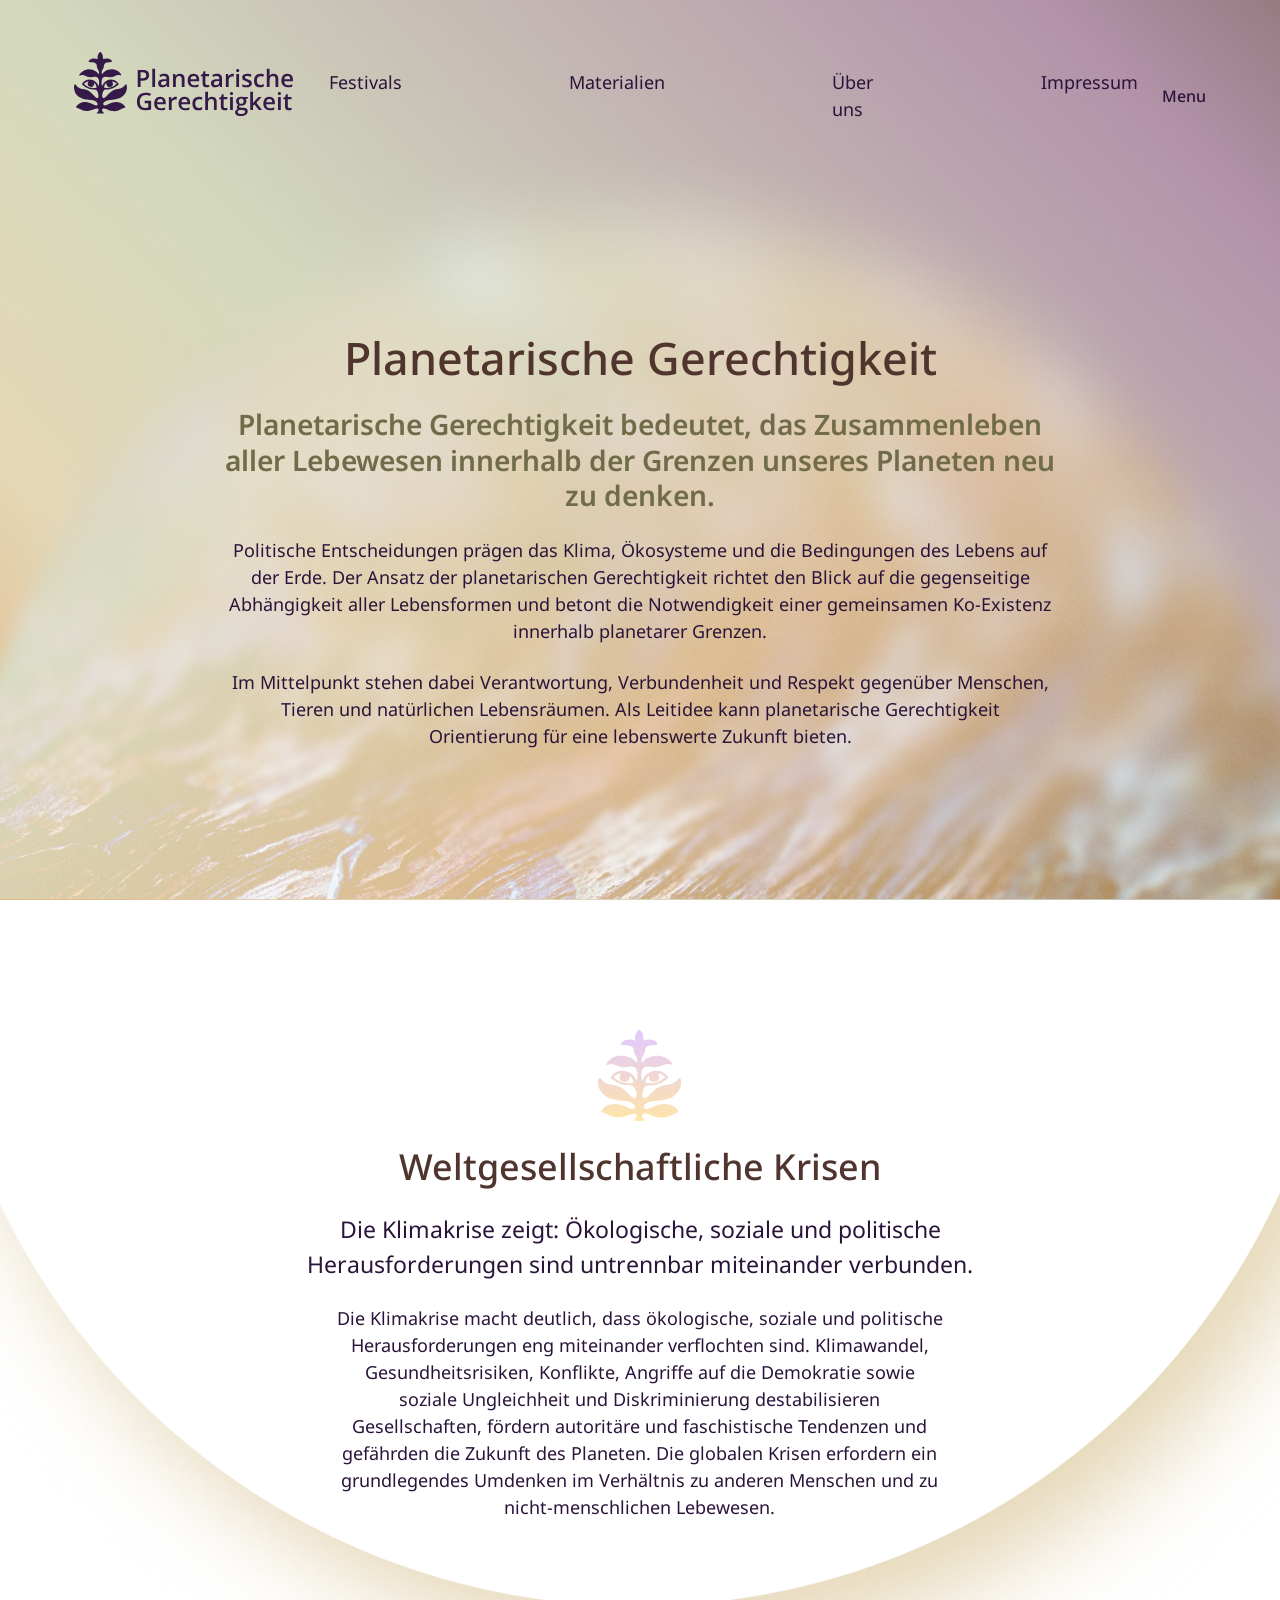
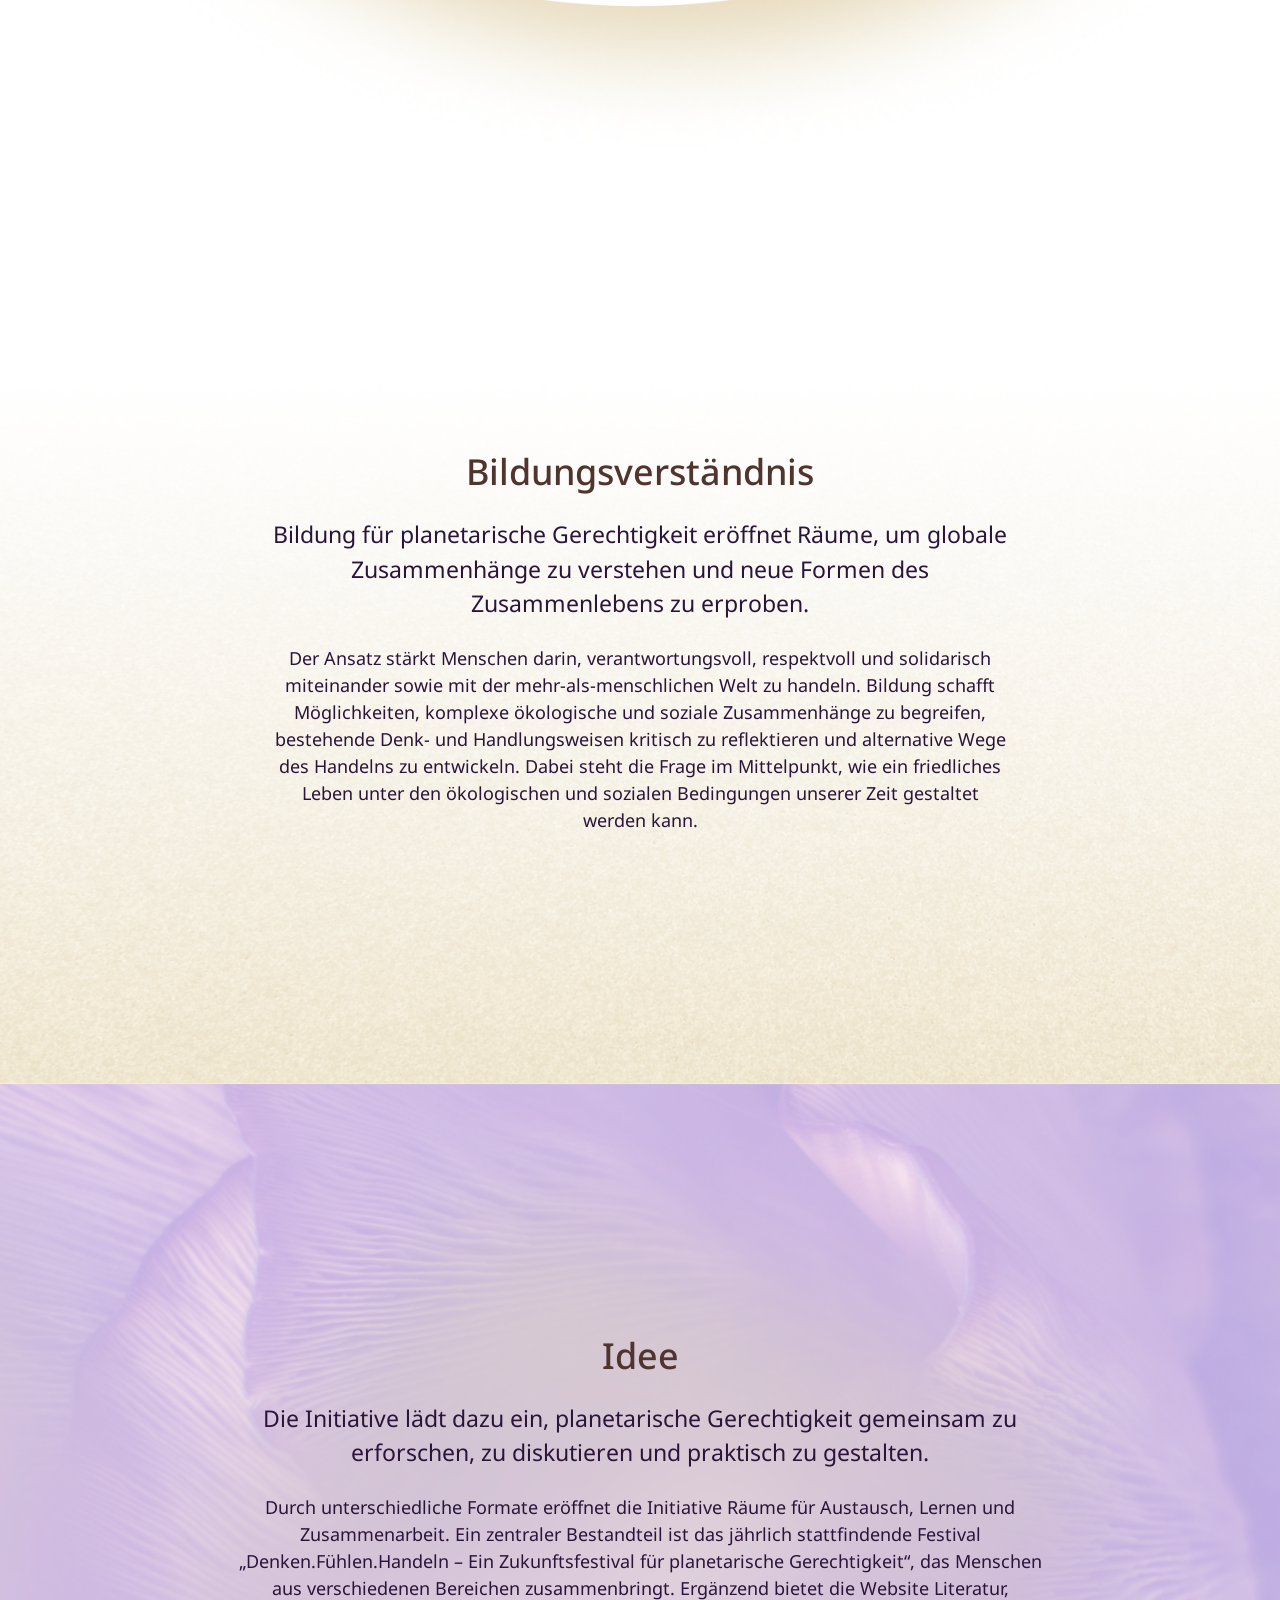
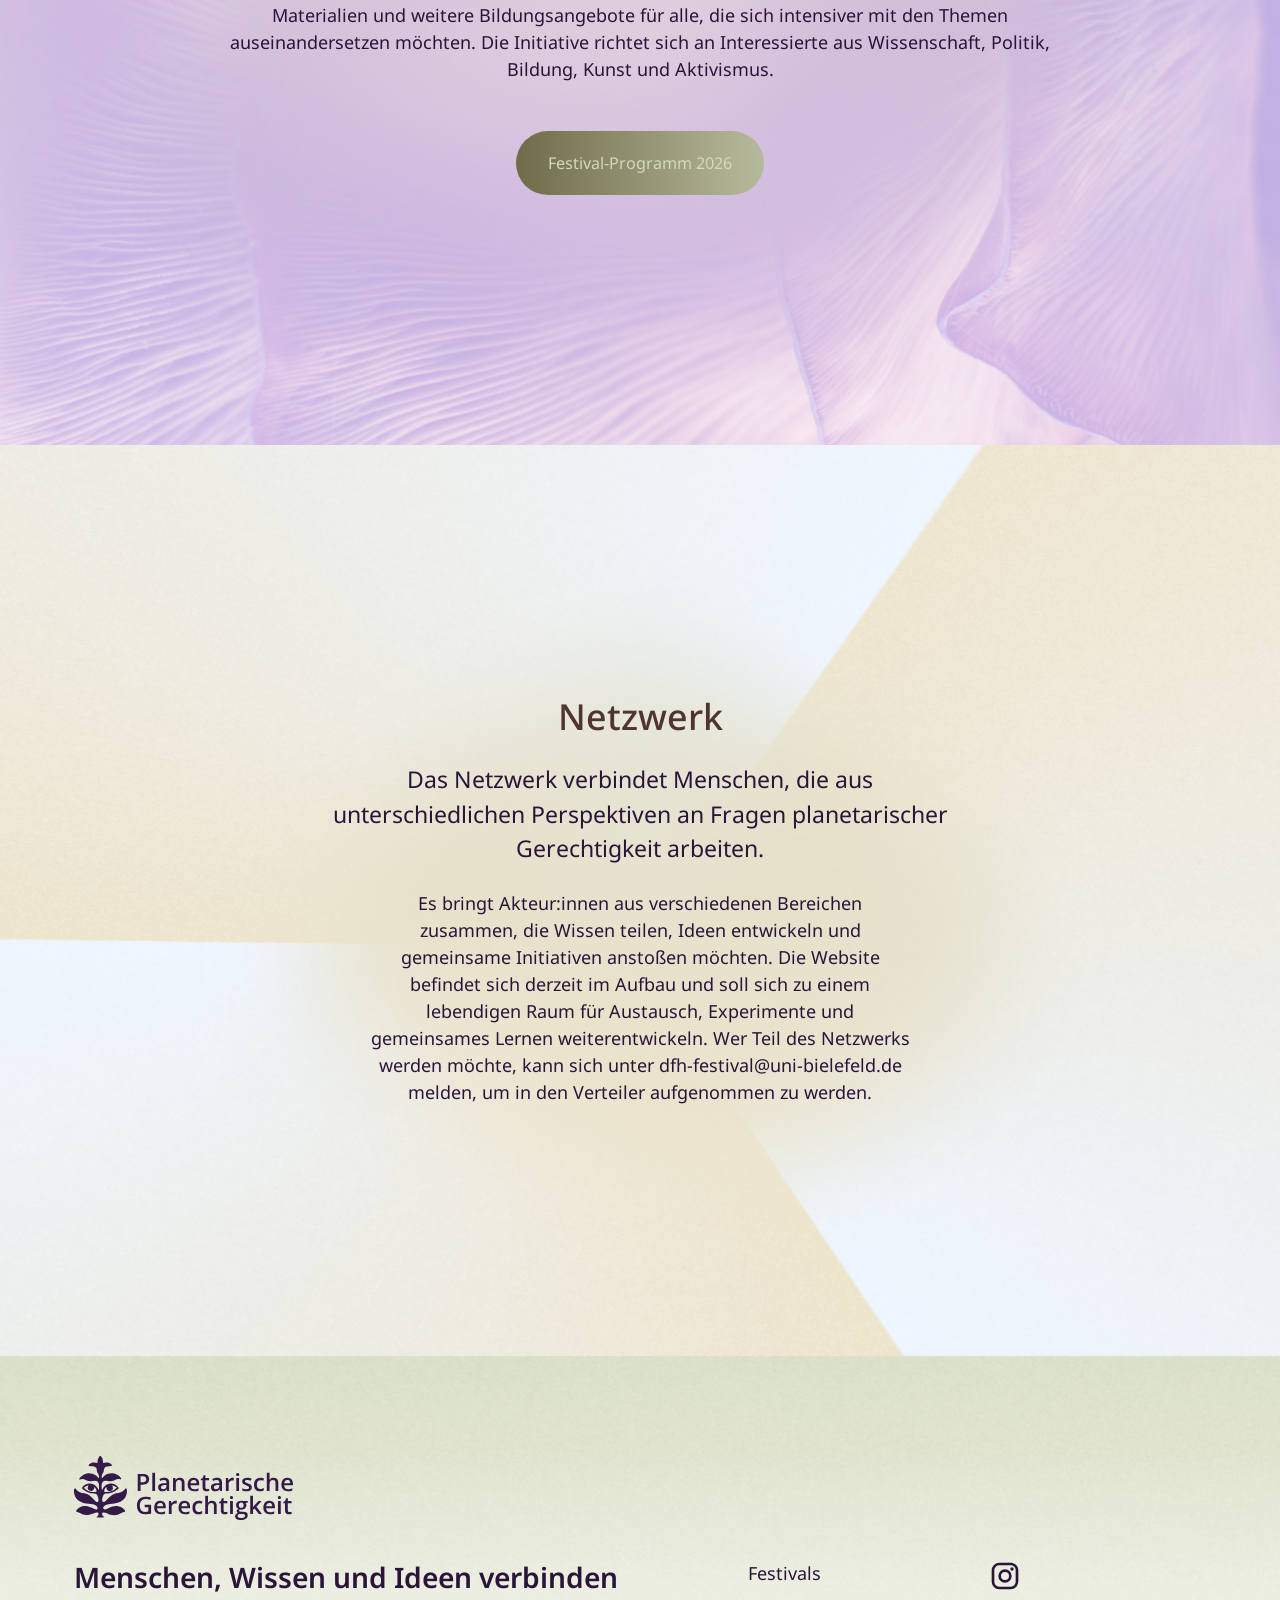
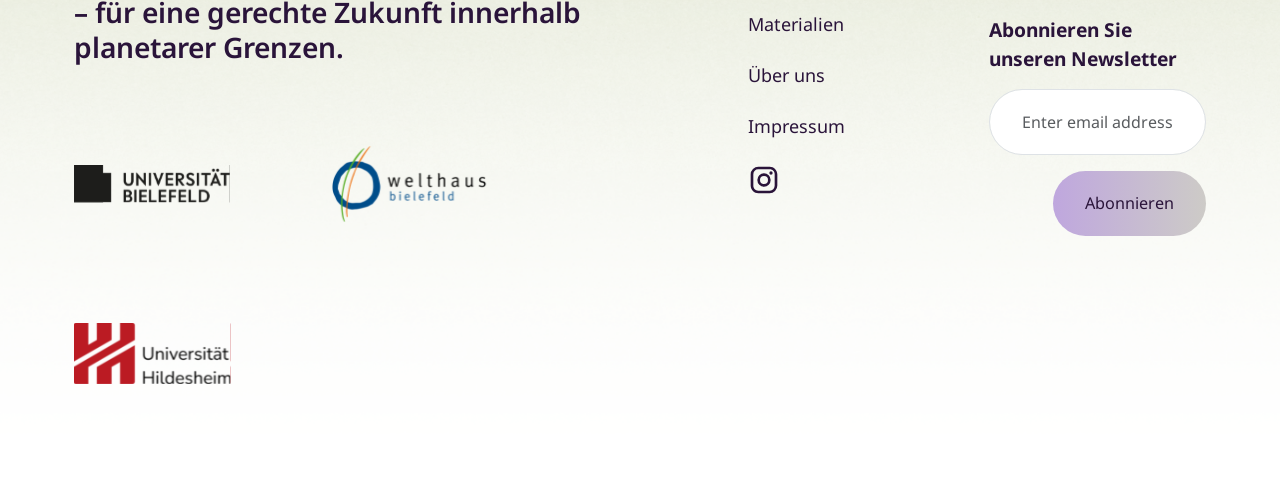
==== commit eeeaccaa: "updated design" ====
--- a/index.html
+++ b/index.html
@@ -29,23 +29,22 @@
                 <div class="item-right">
                     <!-- Desktop nav links — hidden until scrolled -->
                     <ul class="menu list-unstyled m-0 p-0 d-none d-lg-flex" id="desktopMenu">
-                        <li><a href="./festival-programme.html">Festivals</a></li>
+                        <li><a href="./festivals.html">Festivals</a></li>
                         <li><a href="javascript:void(0);">Materialien</a></li>
                         <li><a href="./about.html">Über uns</a></li>
-                        <li><a href="javascript:void(0);">Impressum</a></li>
+                        <li><a href="./imprint.html">Impressum</a></li>
                     </ul>
                     <!-- Desktop menu trigger — visible only after scroll -->
-                    <button class="menu-toggle bg-transparent"
-                        id="menuToggle" aria-expanded="false">
+                    <button class="menu-toggle bg-transparent" id="menuToggle" aria-expanded="false">
                         <span style="font-size: 1rem; font-weight: 500;">Menu</span>
                     </button>
                     <!-- Desktop slide-in panel -->
                     <nav class="desktop-menu-panel" id="desktopMenuPanel">
                         <ul class="list-unstyled m-0 p-0 d-flex flex-column gap-4">
-                            <li><a href="./festival-programme.html">Festivals</a></li>
+                            <li><a href="./festivals.html">Festivals</a></li>
                             <li><a href="javascript:void(0);">Materialien</a></li>
                             <li><a href="./about.html">Über uns</a></li>
-                            <li><a href="javascript:void(0);">Impressum</a></li>
+                            <li><a href="./imprint.html">Impressum</a></li>
                         </ul>
                     </nav>
                     <!-- Mobile hamburger -->
@@ -61,20 +60,21 @@
                     <nav class="mobile-menu-panel" id="mobileMenuPanel">
                         <div class="d-flex align-items-center justify-content-between">
                             <img src="./images/mobile-logo.svg" class="mobile-menu-logo" alt="">
-                            <button class="mobile-menu-close border-0 bg-transparent" id="mobileMenuClose">&times;</button>
-                        </div>
-                        <ul class="list-unstyled m-0 p-0 d-flex flex-column gap-4 text-center">
+                            <button class="mobile-menu-close border-0 bg-transparent"
+                                id="mobileMenuClose">&times;</button>
+                        </div>
+                        <ul class="list-unstyled m-0 p-0 d-flex flex-column gap-4 text-md-center">
                             <li><a href="./festival-programme.html">Festivals</a></li>
                             <li><a href="javascript:void(0);">Materialien</a></li>
-                            <li><a href="./about.html">Über uns</a></li>
+                            <li><a href="javascript:void(0);">Über uns</a></li>
                             <li><a href="javascript:void(0);">Impressum</a></li>
                             <li><a href="javascript:void(0);">
-                                 <svg xmlns="http://www.w3.org/2000/svg" width="32" height="32" class="mb-4"
-                                            viewBox="0 0 24 24">
-                                            <path fill="currentColor"
-                                                d="M7.8 2h8.4C19.4 2 22 4.6 22 7.8v8.4a5.8 5.8 0 0 1-5.8 5.8H7.8C4.6 22 2 19.4 2 16.2V7.8A5.8 5.8 0 0 1 7.8 2m-.2 2A3.6 3.6 0 0 0 4 7.6v8.8C4 18.39 5.61 20 7.6 20h8.8a3.6 3.6 0 0 0 3.6-3.6V7.6C20 5.61 18.39 4 16.4 4zm9.65 1.5a1.25 1.25 0 0 1 1.25 1.25A1.25 1.25 0 0 1 17.25 8A1.25 1.25 0 0 1 16 6.75a1.25 1.25 0 0 1 1.25-1.25M12 7a5 5 0 0 1 5 5a5 5 0 0 1-5 5a5 5 0 0 1-5-5a5 5 0 0 1 5-5m0 2a3 3 0 0 0-3 3a3 3 0 0 0 3 3a3 3 0 0 0 3-3a3 3 0 0 0-3-3" />
-                                        </svg>
-                            </a></li>
+                                    <svg xmlns="http://www.w3.org/2000/svg" width="32" height="32" class="mb-4"
+                                        viewBox="0 0 24 24">
+                                        <path fill="currentColor"
+                                            d="M7.8 2h8.4C19.4 2 22 4.6 22 7.8v8.4a5.8 5.8 0 0 1-5.8 5.8H7.8C4.6 22 2 19.4 2 16.2V7.8A5.8 5.8 0 0 1 7.8 2m-.2 2A3.6 3.6 0 0 0 4 7.6v8.8C4 18.39 5.61 20 7.6 20h8.8a3.6 3.6 0 0 0 3.6-3.6V7.6C20 5.61 18.39 4 16.4 4zm9.65 1.5a1.25 1.25 0 0 1 1.25 1.25A1.25 1.25 0 0 1 17.25 8A1.25 1.25 0 0 1 16 6.75a1.25 1.25 0 0 1 1.25-1.25M12 7a5 5 0 0 1 5 5a5 5 0 0 1-5 5a5 5 0 0 1-5-5a5 5 0 0 1 5-5m0 2a3 3 0 0 0-3 3a3 3 0 0 0 3 3a3 3 0 0 0 3-3a3 3 0 0 0-3-3" />
+                                    </svg>
+                                </a></li>
                         </ul>
                     </nav>
                 </div>
@@ -82,99 +82,95 @@
         </div>
     </header>
     <main>
-        <section class="hero spacer-y">
-            <div class="container">
-                <div class="row align-items-center mb-5">
+        <section class="hero main-home spacer-y">
+            <div class="container">
+                <div class="row g-4 align-items-center justify-content-center text-md-center">
+                    <div class="col-lg-9">
+                        <h1 class="mb-4 fw-medium text-brown">Planetarische Gerechtigkeit</h1>
+                        <p class="mb-4 h3 text-green">Planetarische Gerechtigkeit bedeutet, das Zusammenleben aller
+                            Lebewesen innerhalb der Grenzen unseres Planeten neu zu denken.</p>
+                        <p class="mb-4">Politische Entscheidungen prägen das Klima, Ökosysteme und die Bedingungen des
+                            Lebens auf der Erde. Der Ansatz der planetarischen Gerechtigkeit richtet den Blick auf die
+                            gegenseitige Abhängigkeit aller Lebensformen und betont die Notwendigkeit einer gemeinsamen
+                            Ko-Existenz innerhalb planetarer Grenzen. </p>
+                        <p class="mb-0">Im Mittelpunkt stehen dabei Verantwortung, Verbundenheit und Respekt gegenüber
+                            Menschen, Tieren und natürlichen Lebensräumen. Als Leitidee kann planetarische Gerechtigkeit
+                            Orientierung für eine lebenswerte Zukunft bieten.</p>
+                    </div>
+                </div>
+            </div>
+        </section>
+        <section class="main-about spacer-y">
+            <div class="container">
+                <div class="row g-4 align-items-center justify-content-center text-md-center">
                     <div class="col-lg-8">
-                        <h1 class="mb-3">Das Festival</h1>
-                        <p class="h3 mb-3">Denken.Fühlen.Handeln. Ein Zukunftsfestival für planetarische Gerechtigkeit.
-                        </p>
-                        <p class="mb-3">Wir leben in einer Zeit vielfältiger Krisen — von Klimawandel über Kriege bis
-                            hin zu Flucht und wachsender Ungleichheit —, die Menschen unterschiedlich betreffen. Das
-                            Festival bringt Menschen und ihre unterschiedlichen Erfahrungen und Perspektiven zusammen,
-                            um diese gesellschaftlichen Verhältnisse zu besprechen und unser Verhältnis zueinander und
-                            zum Planeten neu zu denken.</p>
-                        <p class="mb-3">Ziel des Festivals ist es, Austausch zu ermöglichen, gemeinsames Lernen zu
-                            fördern und neue Perspektiven für eine gerechtere Zukunft zu entwickeln.</p>
-                        <p class="mb-5">Die Initiator*innen und Hauptveranstalter*innen des DFH-Festivals sind die AG 10
-                            - Migrationspädagogik und Rassismuskritik - der Fakultät für Erziehungswissenschaft der
-                            Universität Bielefeld und das Welthaus Bielefeld e.V.</p>
+                        <img src="./images/about-logo.svg" class="mx-md-auto mb-4" alt="">
+                        <h2 class="mb-4 fw-medium text-brown">Weltgesellschaftliche Krisen</h2>
+                        <p class="mb-4 text-lg text-purple">Die Klimakrise zeigt: Ökologische, soziale und politische
+                            Herausforderungen sind untrennbar miteinander verbunden.</p>
+                        <div class="row">
+                            <div class="col-lg-10 mx-auto">
+                                <p class="mb-0">Die Klimakrise macht deutlich, dass ökologische, soziale und politische
+                                    Herausforderungen eng miteinander verflochten sind. Klimawandel, Gesundheitsrisiken,
+                                    Konflikte, Angriffe auf die Demokratie sowie soziale Ungleichheit und
+                                    Diskriminierung destabilisieren Gesellschaften, fördern autoritäre und faschistische
+                                    Tendenzen und gefährden die Zukunft des Planeten. Die globalen Krisen erfordern ein
+                                    grundlegendes Umdenken im Verhältnis zu anderen Menschen und zu nicht-menschlichen
+                                    Lebewesen. </p>
+                            </div>
+                        </div>
+                    </div>
+                </div>
+            </div>
+        </section>
+        <section class="programming-section spacer-y">
+            <div class="container">
+                <div class="row align-items-center justify-content-center text-md-center">
+                    <div class="col-lg-8">
+                        <h2 class="mb-4 fw-medium text-brown">Bildungsverständnis</h2>
+                        <p class="mb-4 text-lg text-purple">Bildung für planetarische Gerechtigkeit eröffnet Räume, um
+                            globale Zusammenhänge zu verstehen und neue Formen des Zusammenlebens zu erproben.</p>
+                        <p class="mb-0">Der Ansatz stärkt Menschen darin, verantwortungsvoll, respektvoll und
+                            solidarisch miteinander sowie mit der mehr-als-menschlichen Welt zu handeln. Bildung schafft
+                            Möglichkeiten, komplexe ökologische und soziale Zusammenhänge zu begreifen, bestehende Denk-
+                            und Handlungsweisen kritisch zu reflektieren und alternative Wege des Handelns zu
+                            entwickeln. Dabei steht die Frage im Mittelpunkt, wie ein friedliches Leben unter den
+                            ökologischen und sozialen Bedingungen unserer Zeit gestaltet werden kann.</p>
+                    </div>
+                </div>
+            </div>
+        </section>
+        <section class="lilac-section spacer-y">
+            <div class="container">
+                <div class="row g-4 align-items-center justify-content-center text-md-center">
+                    <div class="col-lg-9 col-md-8">
+                        <h2 class="mb-4 fw-medium text-brown">Idee</h2>
+                        <p class="mb-4 text-lg">Die Initiative lädt dazu ein, planetarische Gerechtigkeit gemeinsam zu
+                            erforschen, zu diskutieren und praktisch zu gestalten.</p>
+                        <p class="mb-5">Durch unterschiedliche Formate eröffnet die Initiative Räume für Austausch,
+                            Lernen und Zusammenarbeit. Ein zentraler Bestandteil ist das jährlich stattfindende Festival
+                            „Denken.Fühlen.Handeln – Ein Zukunftsfestival für planetarische Gerechtigkeit“, das Menschen
+                            aus verschiedenen Bereichen zusammenbringt. Ergänzend bietet die Website Literatur,
+                            Materialien und weitere Bildungsangebote für alle, die sich intensiver mit den Themen
+                            auseinandersetzen möchten. Die Initiative richtet sich an Interessierte aus Wissenschaft,
+                            Politik, Bildung, Kunst und Aktivismus.</p>
                         <a href="./festival-programme.html" class="button button-primary">Festival-Programm 2026</a>
                     </div>
-                    <div class="col-lg-4 d-none d-lg-block">
-                        <img src="./images/hero-logo.svg" alt="">
-                    </div>
-                </div>
-                <div class="d-flex justify-content-lg-between flex-wrap text-green">
-                    <span>Festival-Programm 2025</span> |
-                    <span>Festival- Impressionen 2025</span> |
-                    <span>Ausführliche Informationen zum dfh-Festival (pdf)</span>
-                </div>
-            </div>
-        </section>
-        <section class="meeting-section spacer-y position-relative">
-            <div class="container">
-                <div class="row g-4 align-items-center justify-content-between">
-                    <div class="col-lg-6">
-                        <h2 class="mb-4">Ein Begegnungsort</h2>
-                        <p class="mb-3 text-lg text-lilac">An unterschiedlichen Orten in Bielefeld und kostenfrei</p>
-                        <p class="mb-5">Nach dem ersten DFH-Festival in 2025 mit über 100 Veranstaltungen, findet das
-                            Festival 2026 zum zweiten Mal an ganz unterschiedlichen Orten in Bielefeld statt. Mit den
-                            Veranstaltungen werden Räume für Diskussionen, Begegnungen und Perspektivwechsel geschaffen.
-                            Die Teilnahme ist kostenfrei.</p>
-                        <a href="" class="button button-primary">Festival-Programm 2026</a>
-                    </div>
-                    <div class="col-lg-4">
-                        <img src="./images/three-circle.png" class="three-circle" alt="">
-                    </div>
-                </div>
-            </div>
-        </section>
-        <section class="format-section spacer-y py-sm-5">
-            <div class="container">
-                <div class="row g-4 align-items-center justify-content-between">
-                    <div class="col-lg-5 col-10 mx-auto">
-                        <img src="./images/circle-gradient-trim.png" alt="">
-                    </div>
-                    <div class="col-lg-6">
-                        <h2 class="mb-4">Perspektiven & Formate</h2>
-                        <p class="mb-3 text-lg text-lilac">Von Kunst über Wissenschaft bis hin zur Zivilgesellschaft -
-                            von Poesie, Podiumsdiskussionen bis Performances</p>
-                        <p class="mb-0">Das Festival vereint unterschiedliche Perspektiven und Formate.
-                            Festivalprogrammbeiträge kommen z.B. aus der Wissenschaft, der Kunst, der politischen
-                            Bildung wie auch von engagierten Einzelpersonen. Die Veranstaltungsformate sind heterogen:
-                            Ausstellungen, Lesungen, Podiumsdiskussionen, Filmvorführungen, offene Mitmach-Angeboten,
-                            Konzerte, Vorträge, Workshops, etc.</p>
-                    </div>
-                </div>
-            </div>
-        </section>
-        <section class="programming-section spacer-y">
-            <div class="container">
-                <div class="row g-4 align-items-center justify-content-center text-center">
-                    <div class="col-lg-9">
-                        <h2 class="mb-4">Programmgestaltung & Beteiligung</h2>
-                        <p class="mb-4 text-lg text-lilac">Ein partizipativer Prozess</p>
-                        <p class="mb-0">Das Programm des Festivals wird immer in einem partizipativen Prozess
-                            entwickelt. Mit einem Aufruf werden Einzelpersonen und Institutionen aus unterschiedlichen
-                            Bereichen eingeladen, mit einem Beitrag das Programm des Festivals mitzugestalten. Zudem
-                            findet monatlich ein Vorbereitungstreffen statt. Offen ist die Programmgestaltung für alle,
-                            die sich mit Fragen planetarischer Gerechtigkeit auseinandersetzen möchten.</p>
-                    </div>
-                </div>
-            </div>
-        </section>
-        <section class="contact-section spacer-y">
-            <div class="container">
-                <div class="row g-4 align-items-center justify-content-center text-center">
-                    <div class="col-lg-5 col-xl-6 col-md-6">
-                        <h2 class="mb-4 fw-medium text-brown">Kontakt & Verteiler </h2>
-                        <p class="mb-4 text-lg">Nehmen Sie Kontakt auf!</p>
-                        <p class="mb-3">Wenn Sie Fragen oder Kritik zum Festival haben, dann melden Sie sich gerne unter
-                            der unten angegebenen Email-Adresse.</p>
-                        <p class="mb-0">Wenn Sie Interesse an der Mitgestaltung des nächsten Festivals haben, dann
-                            melden Sie sich bitte formlos zum DFH-Email-Verteiler an:<br><a
-                                href="mailto:dfhfestival.ew@uni-bielefeld.de">dfhfestival.ew@uni-bielefeld.de</a></p>
+                </div>
+            </div>
+        </section>
+        <section class="netzwerk-sec spacer-y">
+            <div class="container">
+                <div class="row g-4 align-items-center justify-content-center text-md-center">
+                    <div class="col-lg-7 col-md-6">
+                        <h2 class="mb-4 fw-medium text-brown">Netzwerk</h2>
+                        <p class="mb-4 text-lg text-purple">Das Netzwerk verbindet Menschen, die aus unterschiedlichen
+                            Perspektiven an Fragen planetarischer Gerechtigkeit arbeiten.</p>
+                        <p class="mb-0 px-lg-5">Es bringt Akteur:innen aus verschiedenen Bereichen zusammen, die Wissen
+                            teilen, Ideen entwickeln und gemeinsame Initiativen anstoßen möchten. Die Website befindet
+                            sich derzeit im Aufbau und soll sich zu einem lebendigen Raum für Austausch, Experimente und
+                            gemeinsames Lernen weiterentwickeln. Wer Teil des Netzwerks werden möchte, kann sich unter
+                            dfh-festival@uni-bielefeld.de melden, um in den Verteiler aufgenommen zu werden.</p>
                     </div>
                 </div>
             </div>
@@ -204,10 +200,10 @@
                         </div>
                         <div class="col-lg-6 col-6">
                             <ul class="list-unstyled d-flex flex-column gap-4 m-0 p-0">
-                                <li><a href="">Festivals</a></li>
-                                <li><a href="">Materialien</a></li>
-                                <li><a href="">Über uns</a></li>
-                                <li><a href="">Impressum</a></li>
+                                <li><a href="./festivals.html">Festivals</a></li>
+                                <li><a href="javascript:void(0);">Materialien</a></li>
+                                <li><a href="./about.html">Über uns</a></li>
+                                <li><a href="./imprint.html">Impressum</a></li>
                                 <li><a href="">
                                         <svg xmlns="http://www.w3.org/2000/svg" width="32" height="32" class="mb-4"
                                             viewBox="0 0 24 24">
@@ -218,17 +214,18 @@
                             </ul>
                         </div>
                         <div class="col-lg-6">
-                                <svg xmlns="http://www.w3.org/2000/svg" width="32" height="32" class="mb-4"
-                                    viewBox="0 0 24 24">
-                                    <path fill="currentColor"
-                                        d="M7.8 2h8.4C19.4 2 22 4.6 22 7.8v8.4a5.8 5.8 0 0 1-5.8 5.8H7.8C4.6 22 2 19.4 2 16.2V7.8A5.8 5.8 0 0 1 7.8 2m-.2 2A3.6 3.6 0 0 0 4 7.6v8.8C4 18.39 5.61 20 7.6 20h8.8a3.6 3.6 0 0 0 3.6-3.6V7.6C20 5.61 18.39 4 16.4 4zm9.65 1.5a1.25 1.25 0 0 1 1.25 1.25A1.25 1.25 0 0 1 17.25 8A1.25 1.25 0 0 1 16 6.75a1.25 1.25 0 0 1 1.25-1.25M12 7a5 5 0 0 1 5 5a5 5 0 0 1-5 5a5 5 0 0 1-5-5a5 5 0 0 1 5-5m0 2a3 3 0 0 0-3 3a3 3 0 0 0 3 3a3 3 0 0 0 3-3a3 3 0 0 0-3-3" />
-                                </svg>
-                                <p class="text-md mb-3 fw-bold">Abonnieren Sie unseren Newsletter</p>
-                                <form action="" class="d-flex flex-column gap-3 align-items-end">
-                                    <input type="text" class="form-control theme-control" placeholder="Enter email address...">
-                                    <button class="button button-secondary border-0">Abonnieren</button>
-                                </form>
-                            </div>
+                            <svg xmlns="http://www.w3.org/2000/svg" width="32" height="32" class="mb-4"
+                                viewBox="0 0 24 24">
+                                <path fill="currentColor"
+                                    d="M7.8 2h8.4C19.4 2 22 4.6 22 7.8v8.4a5.8 5.8 0 0 1-5.8 5.8H7.8C4.6 22 2 19.4 2 16.2V7.8A5.8 5.8 0 0 1 7.8 2m-.2 2A3.6 3.6 0 0 0 4 7.6v8.8C4 18.39 5.61 20 7.6 20h8.8a3.6 3.6 0 0 0 3.6-3.6V7.6C20 5.61 18.39 4 16.4 4zm9.65 1.5a1.25 1.25 0 0 1 1.25 1.25A1.25 1.25 0 0 1 17.25 8A1.25 1.25 0 0 1 16 6.75a1.25 1.25 0 0 1 1.25-1.25M12 7a5 5 0 0 1 5 5a5 5 0 0 1-5 5a5 5 0 0 1-5-5a5 5 0 0 1 5-5m0 2a3 3 0 0 0-3 3a3 3 0 0 0 3 3a3 3 0 0 0 3-3a3 3 0 0 0-3-3" />
+                            </svg>
+                            <p class="text-md mb-3 fw-bold">Abonnieren Sie unseren Newsletter</p>
+                            <form action="" class="d-flex flex-column gap-3 align-items-end">
+                                <input type="text" class="form-control theme-control"
+                                    placeholder="Enter email address...">
+                                <button class="button button-secondary border-0">Abonnieren</button>
+                            </form>
+                        </div>
                     </div>
                 </div>
             </div>
--- a/css/style.css
+++ b/css/style.css
@@ -9,7 +9,7 @@
 body {
   font-family: "Noto Sans", sans-serif;
   color: #2A143A;
-  font-size: clamp(15px, 1.8vmin, 18px);
+  font-size: clamp(1rem, 0.9404rem + 0.2981vw, 1.125rem);
 }
 
 a {
@@ -584,6 +584,9 @@
     background-image: url("../images/hero-mobile.png");
   }
 }
+.hero.imprint {
+  background-image: url("../images/imprint-bg.png") !important;
+}
 @media (max-width: 991.98px) {
   .hero .text-green {
     gap: 1.25rem;
@@ -602,6 +605,46 @@
   }
   .hero.spacer-y .h3 {
     font-size: 18px;
+  }
+}
+
+.main-home {
+  min-height: 100dvh;
+  background-position: bottom center;
+  background-size: cover;
+  display: flex;
+  align-items: flex-end;
+  background-image: url("../images/main-hero.png") !important;
+}
+@media (max-width: 767px) {
+  .main-home {
+    align-items: center;
+  }
+}
+
+.main-about {
+  min-height: 100dvh;
+  background-position: top center;
+  background-size: cover;
+  display: flex;
+  background-image: url("../images/main-about.png") !important;
+}
+.main-about.spacer-y {
+  padding-top: 130px;
+  padding-bottom: 130px;
+}
+@media (max-width: 767px) {
+  .main-about + .programming-section.spacer-y {
+    padding-top: 0;
+  }
+}
+@media (max-width: 575px) {
+  .main-about.spacer-y {
+    padding-top: 100px;
+    padding-bottom: 100px;
+  }
+  .main-about img.mx-md-auto {
+    height: 54px;
   }
 }
 
@@ -638,6 +681,8 @@
   }
 }
 
+.netzwerk-sec,
+.lilac-section,
 .contact-section,
 .programming-section {
   min-height: 85dvh;
@@ -650,17 +695,33 @@
   background-position: bottom;
 }
 @media (max-width: 575px) {
+  .netzwerk-sec,
+  .lilac-section,
   .contact-section,
   .programming-section {
     min-height: unset;
   }
 }
 
+.lilac-section {
+  background-image: url("../images/main-lilac.png");
+  background-size: cover;
+  background-position: center;
+  background-position: center;
+}
+
+.netzwerk-sec {
+  background-image: url("../images/main-netzwerk.png");
+  background-size: cover;
+  background-position: center;
+  background-position: center;
+}
+
 .contact-section {
   background-image: url("../images/wave-bg-1.png");
   background-size: cover;
   background-position: center;
-  background-position: top;
+  background-position: center;
 }
 
 footer {
@@ -765,14 +826,16 @@
 }
 
 .past-event {
+  padding: 14px 50px;
+  background-image: url("../images/past-events-bg.png");
+  background-size: cover;
+  background-position: center;
+}
+.past-event .container {
   display: flex;
   justify-content: start;
   align-items: center;
   gap: 90px;
-  padding: 14px 50px;
-  background-image: url("../images/past-events-bg.png");
-  background-size: cover;
-  background-position: center;
 }
 
 .filter-btn {
@@ -832,6 +895,10 @@
   text-underline-offset: 3px;
 }
 
+body.modal-open {
+  overflow: hidden;
+}
+
 .event-modal {
   position: fixed;
   top: 0;
@@ -846,23 +913,44 @@
   background-size: cover;
   background-position: center;
   overflow-y: auto;
+  padding: 24px 0;
 }
 .event-modal .container {
   min-height: 100%;
-  padding-top: 80px;
-  padding-bottom: 60px;
+  padding-top: 24px;
+  padding-bottom: 24px;
 }
 .event-modal.active {
   opacity: 1;
   pointer-events: auto;
 }
-.event-modal .col-lg-6.custom-scrollbar {
-  max-height: 65vh;
+
+.event-modal-copy {
+  max-height: min(68vh, 640px);
   overflow-y: auto;
-}
-.event-modal .modal-bg {
-  background: linear-gradient(135deg, rgba(238, 230, 246, 0.98), rgba(215, 205, 235, 0.98));
-  backdrop-filter: blur(15px);
+  padding-right: clamp(0px, 1vw, 12px);
+}
+.event-modal-copy .event-meta > div {
+  margin-bottom: 6px;
+}
+
+.event-modal-close {
+  position: absolute;
+  top: 18px;
+  right: 18px;
+  border: 0;
+  background: transparent;
+  color: #2A143A;
+  width: 40px;
+  height: 40px;
+  font-size: 28px;
+  line-height: 1;
+  display: inline-flex;
+  align-items: center;
+  justify-content: center;
+}
+.event-modal-close:hover {
+  color: #69052d;
 }
 
 .custom-scrollbar::-webkit-scrollbar {
@@ -897,20 +985,44 @@
   }
 }
 
-.event-accordion-body {
-  padding: 24px 14px 32px;
-  border-bottom: 1px solid rgba(0, 0, 0, 0.12);
-  background: linear-gradient(180deg, #FFFFFF 0%, #efe8fa 100%);
-}
-.event-accordion-body .event-meta > div {
-  margin-bottom: 6px;
+.event-modal-template {
+  display: none !important;
 }
 
 .list-wrap.active {
   background: linear-gradient(180deg, #FFFFFF 0%, #deccf5 100%);
 }
 
-@media (max-width: 575.98px) {
+@media (max-width: 991.98px) {
+  .event-modal {
+    padding: 16px 0;
+  }
+  .event-modal .container {
+    padding-top: 12px;
+    padding-bottom: 12px;
+  }
+  .event-modal-content .row {
+    min-height: auto;
+    row-gap: 32px;
+  }
+  .event-modal-copy {
+    max-height: none;
+    overflow: visible;
+    padding-right: 0;
+  }
+}
+@media (max-width: 575.98px) {
+  .event-modal-panel {
+    padding: 20px 18px;
+    border-radius: 24px !important;
+  }
+  .event-modal-close {
+    top: 12px;
+    right: 12px;
+  }
+  .event-modal-image {
+    border-radius: 24px;
+  }
   .programming-section .row,
   .contact-section .row {
     text-align: left !important;
@@ -919,6 +1031,27 @@
     text-align: left !important;
   }
 }
+.logo-grid {
+  display: grid;
+  grid-template-columns: repeat(3, 1fr);
+  gap: 70px 200px;
+}
+.logo-grid img {
+  width: 100%;
+}
+@media (max-width: 991.98px) {
+  .logo-grid {
+    grid-template-columns: repeat(3, 1fr);
+    gap: 50px;
+  }
+}
+@media (max-width: 575.98px) {
+  .logo-grid {
+    grid-template-columns: repeat(2, 1fr);
+    gap: 30px;
+  }
+}
+
 .about-hero {
   background-image: url("../images/hero.png");
   background-size: cover;
@@ -978,17 +1111,18 @@
   background-position: center;
   background-repeat: no-repeat;
 }
-.about-section.about-org .container {
-  background-color: #fcfbfe;
-}
 .about-section .about-org-heading {
   color: #BFA7DE;
   font-weight: 600;
 }
 
 .about-org-logo-card {
-  background: transparent;
+  background: #FAFAFA;
   padding: 0;
+  border-radius: 40px;
+  min-height: 156px;
+  height: 100%;
+  max-height: 440px;
   display: flex;
   align-items: center;
   justify-content: center;
@@ -1000,6 +1134,7 @@
 @media (max-width: 991.98px) {
   .about-org-logo-card {
     margin-bottom: 1.5rem;
+    border-radius: 24px;
   }
   .about-org-logo-card img {
     max-width: 160px;
@@ -1016,7 +1151,11 @@
 @media (max-width: 991.98px) {
   .about-profile-img {
     max-width: 280px;
-    margin: 0 auto 2rem;
+  }
+}
+@media (max-width: 575.98px) {
+  .about-profile-img {
+    max-width: 80%;
   }
 }
 
@@ -1035,3 +1174,5 @@
     text-align: left !important;
   }
 }
+
+/*# sourceMappingURL=style.css.map */
